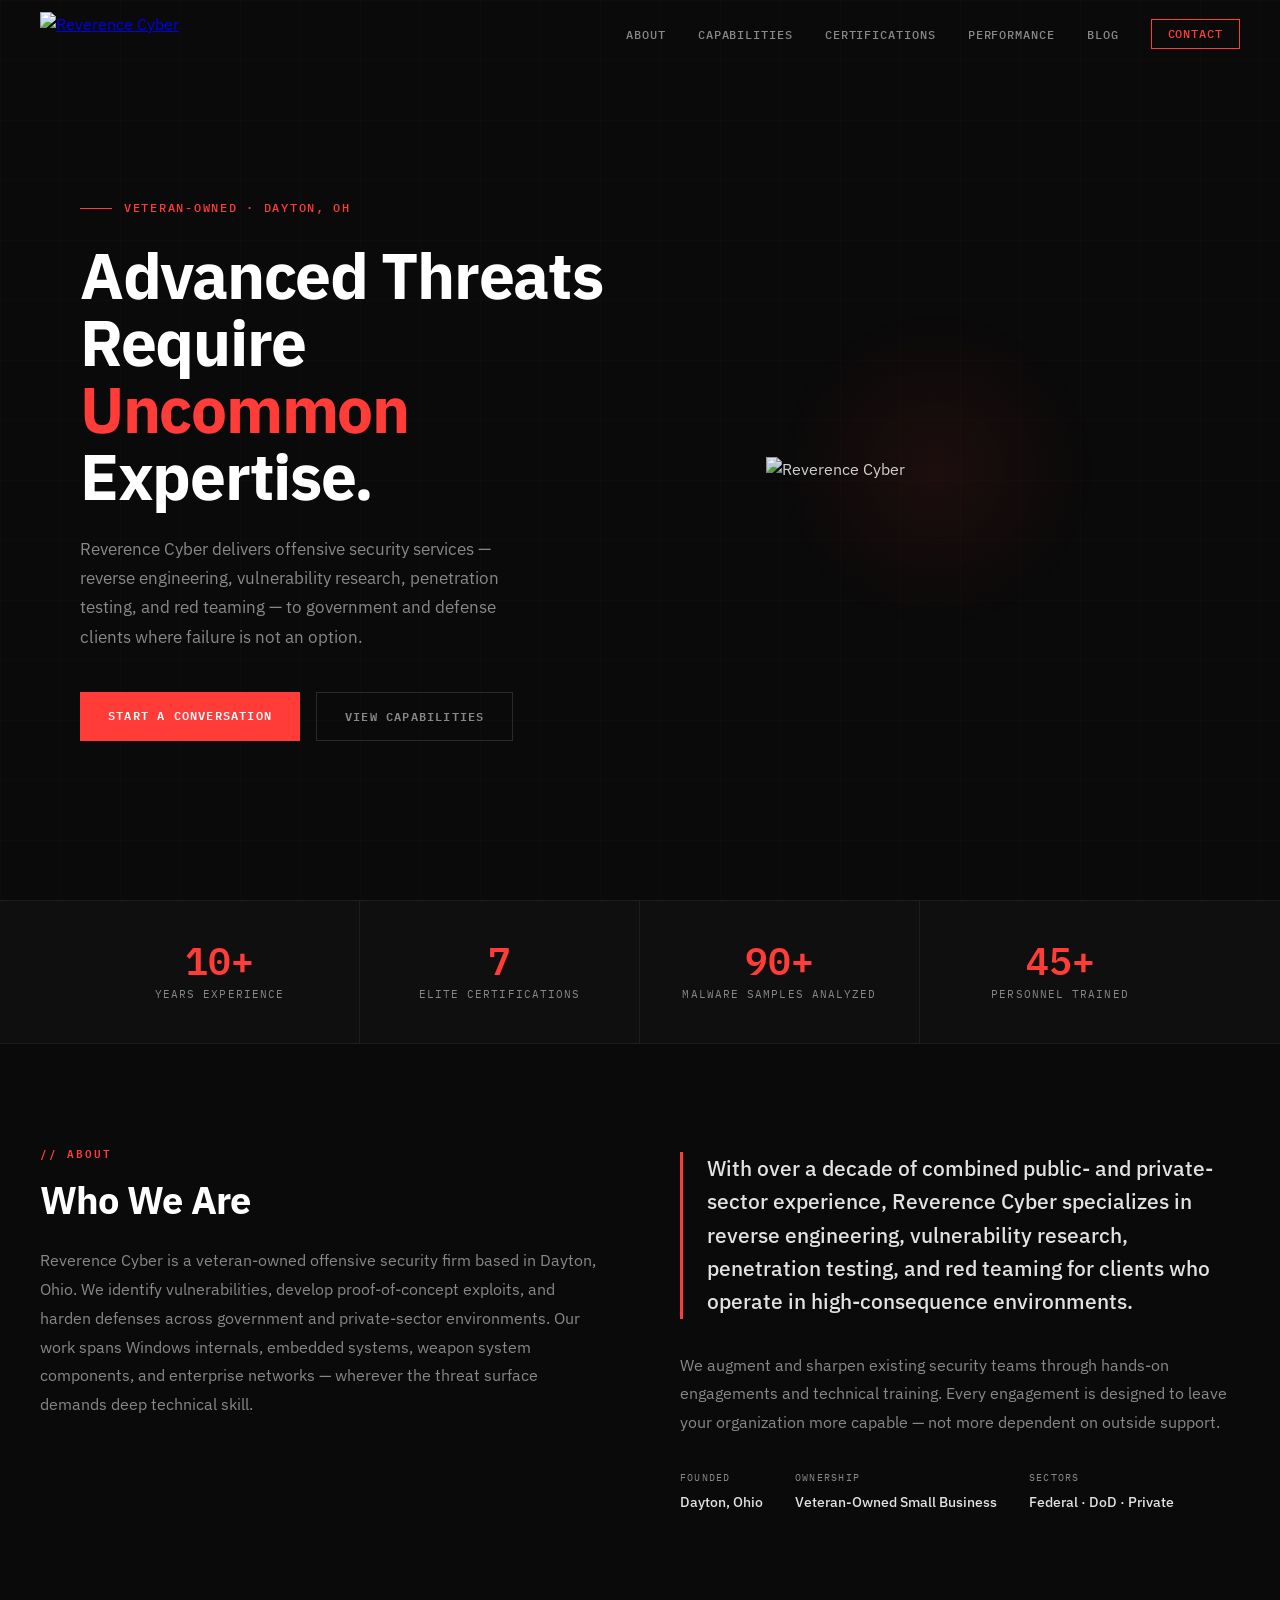
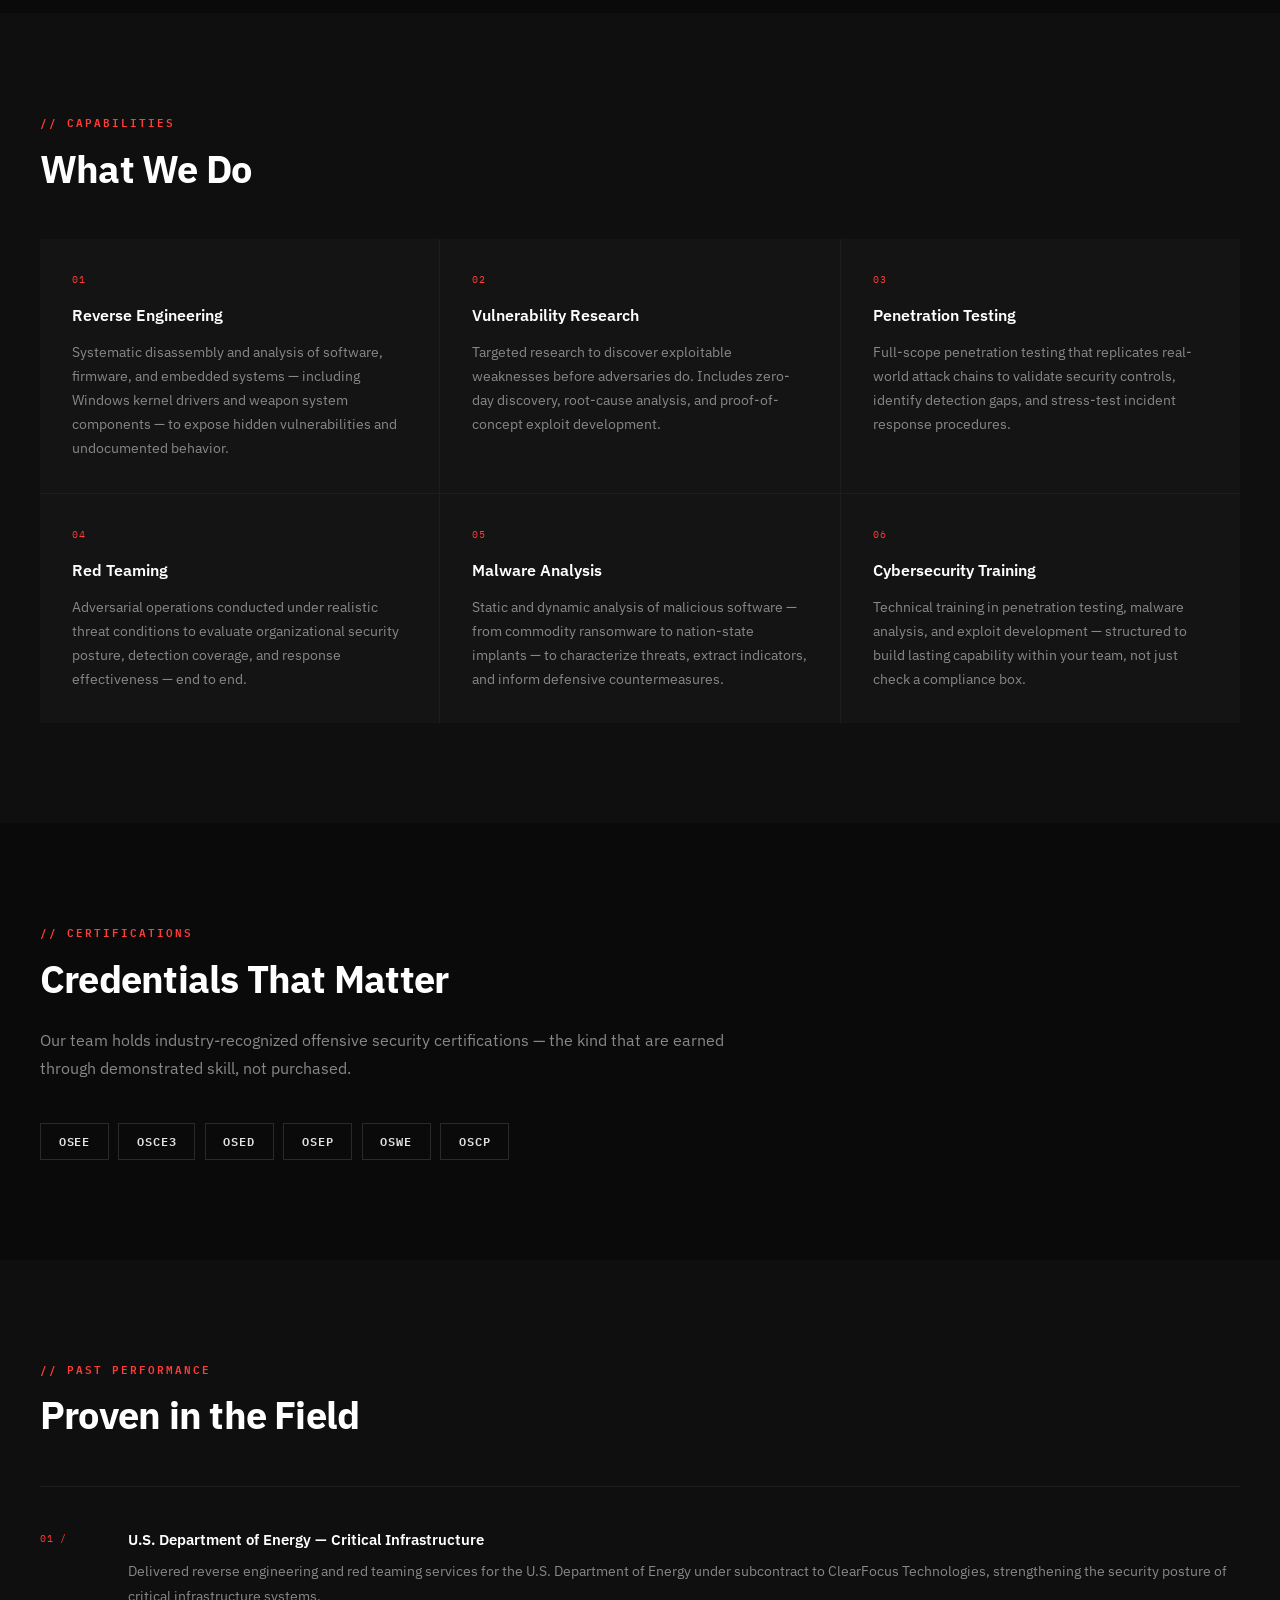
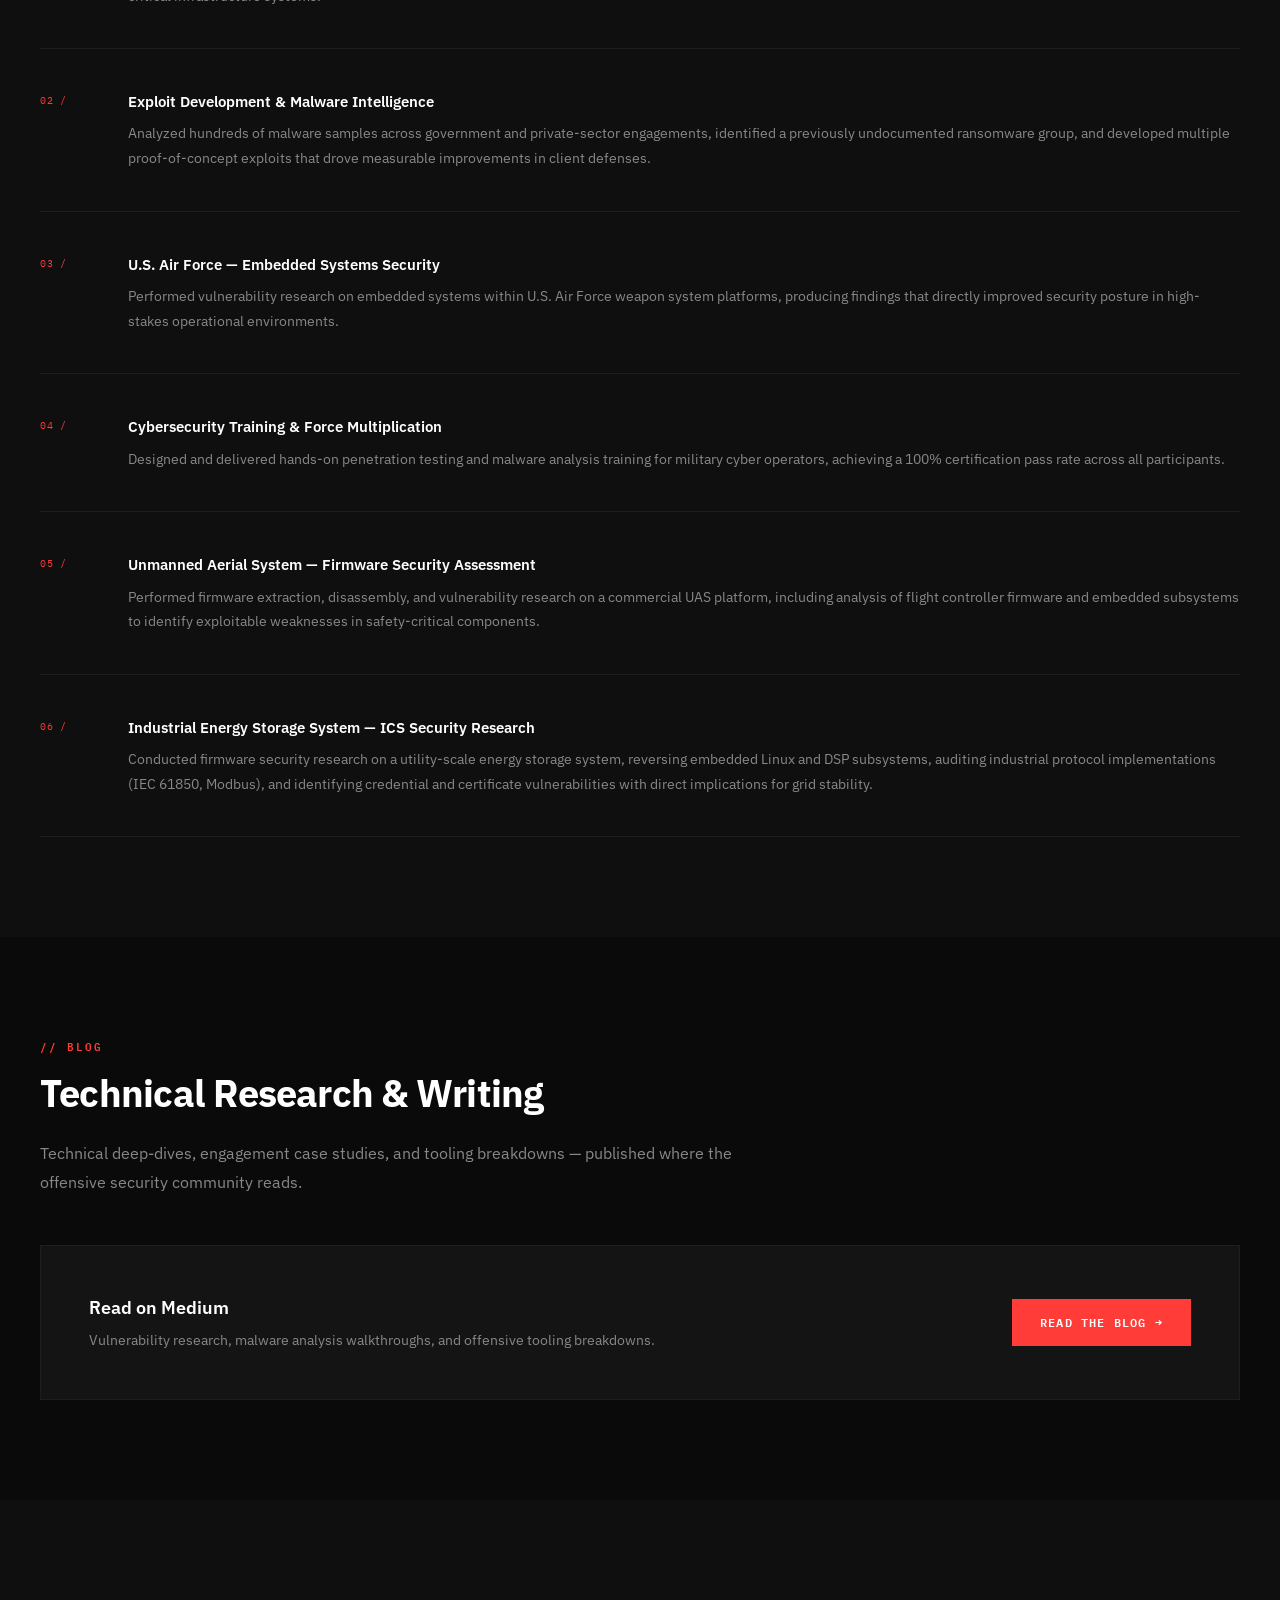
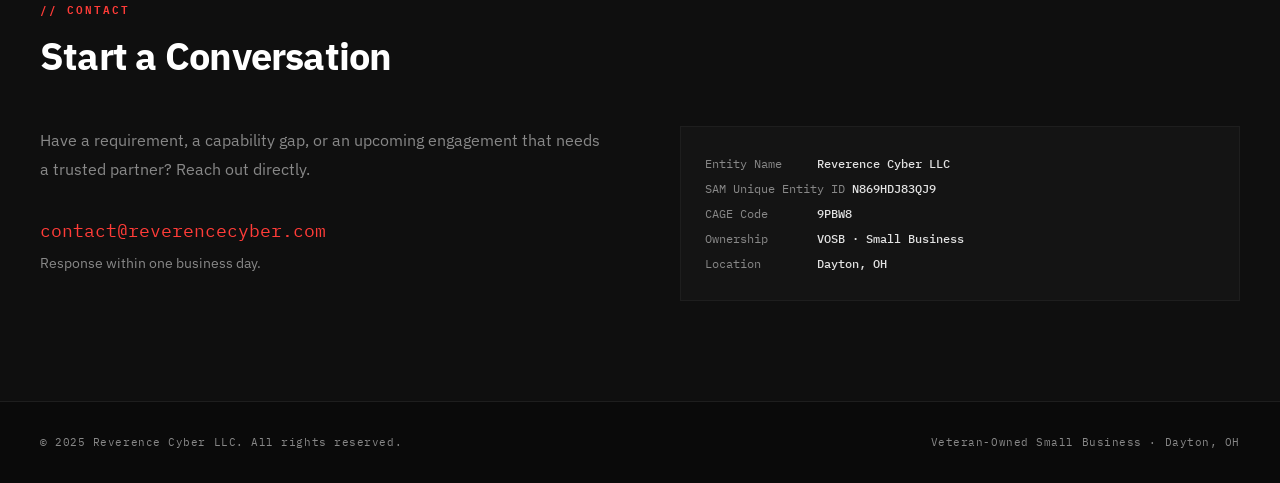
==== index.html @ ba3449b5 "Redesign website with modern layout and updated copy - Full visual redesign: IBM Plex fonts, dark th" ====
<!DOCTYPE html>
<html lang="en">
<head>
  <meta charset="UTF-8" />
  <meta name="viewport" content="width=device-width, initial-scale=1.0" />
  <title>Reverence Cyber — Elite Cybersecurity</title>
  <link rel="icon" type="image/png" href="wolf_logo_head_nobg.png" />
  <link href="https://fonts.googleapis.com/css2?family=IBM+Plex+Mono:wght@400;500;600&family=IBM+Plex+Sans:wght@300;400;500;600;700&display=swap" rel="stylesheet">

  <style>
    /* ─── Reset & Tokens ─────────────────────────────────── */
    *, *::before, *::after { box-sizing: border-box; margin: 0; padding: 0; }

    :root {
      --bg:        #0a0a0a;
      --bg-alt:    #0f0f0f;
      --bg-card:   #141414;
      --border:    #1e1e1e;
      --border-hi: #2a2a2a;
      --text:      #e2e2e2;
      --text-muted:#888;
      --accent:    #ff3c38;
      --accent-dim:#cc2e2b;
      --mono:      'IBM Plex Mono', monospace;
      --sans:      'IBM Plex Sans', sans-serif;
    }

    html { scroll-behavior: smooth; }

    body {
      background: var(--bg);
      color: var(--text);
      font-family: var(--sans);
      font-size: 16px;
      line-height: 1.6;
      overflow-x: hidden;
    }

    /* ─── Grid overlay texture ───────────────────────────── */
    body::before {
      content: '';
      position: fixed;
      inset: 0;
      pointer-events: none;
      z-index: 0;
      background-image:
        linear-gradient(rgba(255,60,56,0.03) 1px, transparent 1px),
        linear-gradient(90deg, rgba(255,60,56,0.03) 1px, transparent 1px);
      background-size: 60px 60px;
    }

    /* ─── Navigation ─────────────────────────────────────── */
    nav {
      position: fixed;
      top: 0; left: 0; right: 0;
      z-index: 100;
      padding: 0 2.5rem;
      height: 68px;
      display: flex;
      align-items: center;
      justify-content: space-between;
      transition: background 0.3s, border-color 0.3s, backdrop-filter 0.3s;
      border-bottom: 1px solid transparent;
    }

    nav.scrolled {
      background: rgba(10, 10, 10, 0.85);
      backdrop-filter: blur(16px);
      -webkit-backdrop-filter: blur(16px);
      border-bottom-color: var(--border);
    }

    .nav-logo img { height: 44px; display: block; }

    .nav-links {
      display: flex;
      gap: 2rem;
      list-style: none;
    }

    .nav-links a {
      font-family: var(--mono);
      font-size: 0.72rem;
      font-weight: 500;
      color: var(--text-muted);
      text-decoration: none;
      letter-spacing: 0.08em;
      text-transform: uppercase;
      transition: color 0.2s;
    }

    .nav-links a:hover { color: var(--text); }

    .nav-cta {
      font-family: var(--mono);
      font-size: 0.72rem;
      font-weight: 600;
      color: var(--accent) !important;
      border: 1px solid var(--accent);
      padding: 0.4rem 1rem;
      letter-spacing: 0.08em;
      text-transform: uppercase;
      text-decoration: none;
      transition: background 0.2s, color 0.2s !important;
    }

    .nav-cta:hover {
      background: var(--accent) !important;
      color: #fff !important;
    }

    /* Hamburger */
    .nav-toggle {
      display: none;
      flex-direction: column;
      gap: 5px;
      cursor: pointer;
      padding: 4px;
    }
    .nav-toggle span {
      display: block;
      width: 22px;
      height: 1.5px;
      background: var(--text);
      transition: transform 0.3s, opacity 0.3s;
    }
    .nav-toggle.open span:nth-child(1) { transform: translateY(6.5px) rotate(45deg); }
    .nav-toggle.open span:nth-child(2) { opacity: 0; }
    .nav-toggle.open span:nth-child(3) { transform: translateY(-6.5px) rotate(-45deg); }

    /* ─── Hero ───────────────────────────────────────────── */
    .hero {
      position: relative;
      z-index: 1;
      min-height: 100vh;
      display: grid;
      grid-template-columns: 1fr 1fr;
      align-items: center;
      max-width: 1200px;
      margin: 0 auto;
      padding: 120px 2.5rem 80px;
      gap: 4rem;
    }

    .hero-copy { max-width: 580px; }

    .hero-eyebrow {
      font-family: var(--mono);
      font-size: 0.72rem;
      font-weight: 500;
      color: var(--accent);
      letter-spacing: 0.15em;
      text-transform: uppercase;
      margin-bottom: 1.5rem;
      display: flex;
      align-items: center;
      gap: 0.75rem;
    }

    .hero-eyebrow::before {
      content: '';
      display: block;
      width: 32px;
      height: 1px;
      background: var(--accent);
    }

    .hero h1 {
      font-family: var(--sans);
      font-size: clamp(2.8rem, 5vw, 4.2rem);
      font-weight: 700;
      line-height: 1.05;
      letter-spacing: -0.02em;
      color: #fff;
      margin-bottom: 1.5rem;
    }

    .hero h1 em {
      font-style: normal;
      color: var(--accent);
    }

    .hero-sub {
      font-size: 1.05rem;
      color: var(--text-muted);
      line-height: 1.75;
      margin-bottom: 2.5rem;
      max-width: 460px;
    }

    .hero-actions {
      display: flex;
      gap: 1rem;
      flex-wrap: wrap;
    }

    .btn-primary {
      font-family: var(--mono);
      font-size: 0.75rem;
      font-weight: 600;
      letter-spacing: 0.1em;
      text-transform: uppercase;
      background: var(--accent);
      color: #fff;
      text-decoration: none;
      padding: 0.85rem 1.75rem;
      transition: background 0.2s, transform 0.15s;
      display: inline-block;
    }

    .btn-primary:hover {
      background: var(--accent-dim);
      transform: translateY(-1px);
    }

    .btn-ghost {
      font-family: var(--mono);
      font-size: 0.75rem;
      font-weight: 600;
      letter-spacing: 0.1em;
      text-transform: uppercase;
      background: transparent;
      color: var(--text-muted);
      text-decoration: none;
      padding: 0.85rem 1.75rem;
      border: 1px solid var(--border-hi);
      transition: border-color 0.2s, color 0.2s, transform 0.15s;
      display: inline-block;
    }

    .btn-ghost:hover {
      border-color: var(--text-muted);
      color: var(--text);
      transform: translateY(-1px);
    }

    .hero-visual {
      display: flex;
      align-items: center;
      justify-content: center;
      position: relative;
    }

    .hero-visual::before {
      content: '';
      position: absolute;
      width: 320px;
      height: 320px;
      border-radius: 50%;
      background: radial-gradient(circle, rgba(255,60,56,0.08) 0%, transparent 70%);
      pointer-events: none;
    }

    .hero-visual img {
      width: 100%;
      max-width: 340px;
      opacity: 0.92;
      filter: drop-shadow(0 0 60px rgba(255,60,56,0.15));
      animation: float 6s ease-in-out infinite;
    }

    @keyframes float {
      0%, 100% { transform: translateY(0); }
      50%       { transform: translateY(-12px); }
    }

    /* ─── Stats Bar ──────────────────────────────────────── */
    .stats-bar {
      position: relative;
      z-index: 1;
      border-top: 1px solid var(--border);
      border-bottom: 1px solid var(--border);
      background: var(--bg-alt);
    }

    .stats-inner {
      max-width: 1200px;
      margin: 0 auto;
      padding: 0 2.5rem;
      display: grid;
      grid-template-columns: repeat(4, 1fr);
    }

    .stat-item {
      padding: 2.5rem 0;
      text-align: center;
      border-right: 1px solid var(--border);
    }

    .stat-item:last-child { border-right: none; }

    .stat-number {
      font-family: var(--mono);
      font-size: 2.4rem;
      font-weight: 600;
      color: var(--accent);
      line-height: 1;
      margin-bottom: 0.4rem;
    }

    .stat-label {
      font-family: var(--mono);
      font-size: 0.68rem;
      color: var(--text-muted);
      letter-spacing: 0.1em;
      text-transform: uppercase;
    }

    /* ─── Sections ───────────────────────────────────────── */
    .section {
      position: relative;
      z-index: 1;
      padding: 100px 2.5rem;
    }

    .section-inner {
      max-width: 1200px;
      margin: 0 auto;
    }

    .section-alt { background: var(--bg-alt); }

    .section-label {
      font-family: var(--mono);
      font-size: 0.7rem;
      font-weight: 600;
      color: var(--accent);
      letter-spacing: 0.18em;
      text-transform: uppercase;
      margin-bottom: 1rem;
    }

    .section-title {
      font-size: clamp(1.8rem, 3vw, 2.6rem);
      font-weight: 700;
      letter-spacing: -0.02em;
      color: #fff;
      line-height: 1.15;
      margin-bottom: 1.5rem;
    }

    .section-body {
      font-size: 1rem;
      color: var(--text-muted);
      line-height: 1.8;
      max-width: 700px;
    }

    .section-body + .section-body { margin-top: 1.25rem; }

    /* ─── About layout ───────────────────────────────────── */
    .about-grid {
      display: grid;
      grid-template-columns: 1fr 1fr;
      gap: 5rem;
      align-items: start;
    }

    .about-right {
      padding-top: 0.5rem;
    }

    .about-tagline {
      font-size: 1.3rem;
      font-weight: 500;
      color: var(--text);
      line-height: 1.6;
      border-left: 3px solid var(--accent);
      padding-left: 1.5rem;
      margin-bottom: 2rem;
    }

    .about-meta {
      display: flex;
      gap: 2rem;
      flex-wrap: wrap;
      margin-top: 2rem;
    }

    .meta-item {
      display: flex;
      flex-direction: column;
      gap: 0.25rem;
    }

    .meta-key {
      font-family: var(--mono);
      font-size: 0.65rem;
      color: var(--text-muted);
      letter-spacing: 0.12em;
      text-transform: uppercase;
    }

    .meta-val {
      font-size: 0.9rem;
      color: var(--text);
      font-weight: 500;
    }

    /* ─── Capabilities ───────────────────────────────────── */
    .cap-grid {
      display: grid;
      grid-template-columns: repeat(3, 1fr);
      gap: 1px;
      background: var(--border);
      margin-top: 3rem;
    }

    .cap-card {
      background: var(--bg-card);
      padding: 2rem;
      position: relative;
      overflow: hidden;
      transition: background 0.25s;
      cursor: default;
    }

    .cap-card::after {
      content: '';
      position: absolute;
      bottom: 0; left: 0;
      width: 0;
      height: 2px;
      background: var(--accent);
      transition: width 0.35s ease;
    }

    .cap-card:hover { background: #1a1a1a; }
    .cap-card:hover::after { width: 100%; }

    .cap-num {
      font-family: var(--mono);
      font-size: 0.65rem;
      color: var(--accent);
      letter-spacing: 0.1em;
      margin-bottom: 1rem;
    }

    .cap-title {
      font-size: 1rem;
      font-weight: 600;
      color: #fff;
      margin-bottom: 0.75rem;
    }

    .cap-desc {
      font-size: 0.88rem;
      color: var(--text-muted);
      line-height: 1.7;
    }

    /* ─── Certifications ─────────────────────────────────── */
    .cert-badges {
      display: flex;
      flex-wrap: wrap;
      gap: 0.6rem;
      margin-top: 2.5rem;
    }

    .cert-badge {
      font-family: var(--mono);
      font-size: 0.72rem;
      font-weight: 600;
      letter-spacing: 0.08em;
      color: var(--text);
      background: transparent;
      border: 1px solid var(--border-hi);
      padding: 0.5rem 1.1rem;
      transition: border-color 0.2s, color 0.2s, background 0.2s;
    }

    .cert-badge:hover {
      border-color: var(--accent);
      color: var(--accent);
      background: rgba(255,60,56,0.05);
    }

    /* ─── Past Performance ───────────────────────────────── */
    .perf-list {
      margin-top: 3rem;
      display: flex;
      flex-direction: column;
      gap: 0;
    }

    .perf-item {
      display: grid;
      grid-template-columns: 56px 1fr;
      gap: 2rem;
      padding: 2.5rem 0;
      border-bottom: 1px solid var(--border);
      align-items: start;
    }

    .perf-item:first-child { border-top: 1px solid var(--border); }

    .perf-index {
      font-family: var(--mono);
      font-size: 0.65rem;
      color: var(--accent);
      padding-top: 0.2rem;
      letter-spacing: 0.08em;
    }

    .perf-title {
      font-size: 0.95rem;
      font-weight: 600;
      color: #fff;
      margin-bottom: 0.5rem;
    }

    .perf-body {
      font-size: 0.88rem;
      color: var(--text-muted);
      line-height: 1.75;
    }

    /* ─── Blog ───────────────────────────────────────────── */
    .blog-cta-block {
      margin-top: 3rem;
      padding: 3rem;
      border: 1px solid var(--border);
      background: var(--bg-card);
      display: flex;
      align-items: center;
      justify-content: space-between;
      gap: 2rem;
    }

    .blog-cta-text h3 {
      font-size: 1.1rem;
      font-weight: 600;
      color: #fff;
      margin-bottom: 0.4rem;
    }

    .blog-cta-text p {
      font-size: 0.88rem;
      color: var(--text-muted);
    }

    /* ─── Contact ────────────────────────────────────────── */
    .contact-grid {
      display: grid;
      grid-template-columns: 1fr 1fr;
      gap: 5rem;
      margin-top: 3rem;
      align-items: start;
    }

    .contact-email {
      font-family: var(--mono);
      font-size: 1.15rem;
      color: var(--accent);
      text-decoration: none;
      display: block;
      margin-bottom: 0.5rem;
      transition: color 0.2s;
    }

    .contact-email:hover { color: #fff; }

    .entity-block {
      font-family: var(--mono);
      font-size: 0.78rem;
      color: var(--text-muted);
      background: var(--bg-card);
      border: 1px solid var(--border);
      padding: 1.5rem;
      line-height: 2;
    }

    .entity-block .key {
      color: var(--text-muted);
    }

    .entity-block .val {
      color: var(--text);
      font-weight: 500;
    }

    /* ─── Footer ─────────────────────────────────────────── */
    footer {
      position: relative;
      z-index: 1;
      border-top: 1px solid var(--border);
      padding: 2rem 2.5rem;
    }

    .footer-inner {
      max-width: 1200px;
      margin: 0 auto;
      display: flex;
      align-items: center;
      justify-content: space-between;
    }

    .footer-copy {
      font-family: var(--mono);
      font-size: 0.68rem;
      color: var(--text-muted);
      letter-spacing: 0.05em;
    }

    .footer-vet {
      font-family: var(--mono);
      font-size: 0.68rem;
      color: var(--text-muted);
      letter-spacing: 0.05em;
    }

    /* ─── Scroll reveal ──────────────────────────────────── */
    .reveal {
      opacity: 0;
      transform: translateY(24px);
      transition: opacity 0.6s ease, transform 0.6s ease;
    }
    .reveal.visible {
      opacity: 1;
      transform: none;
    }

    /* stagger children */
    .reveal-group > * {
      opacity: 0;
      transform: translateY(20px);
      transition: opacity 0.5s ease, transform 0.5s ease;
    }
    .reveal-group.visible > *:nth-child(1) { transition-delay: 0.05s; opacity:1; transform:none; }
    .reveal-group.visible > *:nth-child(2) { transition-delay: 0.12s; opacity:1; transform:none; }
    .reveal-group.visible > *:nth-child(3) { transition-delay: 0.19s; opacity:1; transform:none; }
    .reveal-group.visible > *:nth-child(4) { transition-delay: 0.26s; opacity:1; transform:none; }
    .reveal-group.visible > *:nth-child(5) { transition-delay: 0.33s; opacity:1; transform:none; }
    .reveal-group.visible > *:nth-child(6) { transition-delay: 0.40s; opacity:1; transform:none; }

    /* ─── Responsive ─────────────────────────────────────── */
    @media (max-width: 900px) {
      .hero {
        grid-template-columns: 1fr;
        padding-top: 100px;
        text-align: left;
      }
      .hero-visual { order: -1; justify-content: flex-start; }
      .hero-visual img { max-width: 180px; }
      .hero-visual::before { display: none; }

      .stats-inner { grid-template-columns: repeat(2, 1fr); }
      .stat-item:nth-child(2) { border-right: none; }

      .about-grid { grid-template-columns: 1fr; gap: 2.5rem; }
      .cap-grid { grid-template-columns: repeat(2, 1fr); }
      .contact-grid { grid-template-columns: 1fr; gap: 2.5rem; }
      .blog-cta-block { flex-direction: column; align-items: flex-start; }
    }

    @media (max-width: 640px) {
      nav { padding: 0 1.25rem; }
      .nav-links { display: none; flex-direction: column; gap: 0; position: fixed; top: 68px; left: 0; right: 0; background: rgba(10,10,10,0.97); border-bottom: 1px solid var(--border); padding: 1rem 0; }
      .nav-links.open { display: flex; }
      .nav-links li { border-bottom: 1px solid var(--border); }
      .nav-links a { display: block; padding: 1rem 1.5rem; font-size: 0.8rem; }
      .nav-cta { margin: 0.5rem 1.5rem; display: block; text-align: center; }
      .nav-toggle { display: flex; }

      .section { padding: 70px 1.25rem; }
      .hero { padding: 90px 1.25rem 60px; }
      .stats-inner { padding: 0 1.25rem; }
      .cap-grid { grid-template-columns: 1fr; }
      .stats-inner { grid-template-columns: repeat(2, 1fr); }

      footer { padding: 1.5rem 1.25rem; }
      .footer-inner { flex-direction: column; gap: 0.5rem; text-align: center; }
    }
  </style>
</head>
<body>

<!-- ─── Navigation ──────────────────────────────────────── -->
<nav id="nav">
  <div class="nav-logo">
    <a href="#home"><img src="wolf_logo_modern_nobg.png" alt="Reverence Cyber"></a>
  </div>
  <div class="nav-toggle" id="navToggle" aria-label="Toggle menu">
    <span></span><span></span><span></span>
  </div>
  <ul class="nav-links" id="navLinks">
    <li><a href="#about">About</a></li>
    <li><a href="#capabilities">Capabilities</a></li>
    <li><a href="#certifications">Certifications</a></li>
    <li><a href="#performance">Performance</a></li>
    <li><a href="#blog">Blog</a></li>
    <li><a href="#contact" class="nav-cta">Contact</a></li>
  </ul>
</nav>

<!-- ─── Hero ────────────────────────────────────────────── -->
<section class="hero" id="home">
  <div class="hero-copy">
    <div class="hero-eyebrow">Veteran-Owned &middot; Dayton, OH</div>
    <h1>Advanced Threats<br>Require <em>Uncommon</em><br>Expertise.</h1>
    <p class="hero-sub">Reverence Cyber delivers offensive security services — reverse engineering, vulnerability research, penetration testing, and red teaming — to government and defense clients where failure is not an option.</p>
    <div class="hero-actions">
      <a href="#contact" class="btn-primary">Start a Conversation</a>
      <a href="#capabilities" class="btn-ghost">View Capabilities</a>
    </div>
  </div>
  <div class="hero-visual">
    <img src="wolf_logo_modern_nobg.png" alt="Reverence Cyber">
  </div>
</section>

<!-- ─── Stats Bar ────────────────────────────────────────── -->
<div class="stats-bar">
  <div class="stats-inner reveal-group">
    <div class="stat-item">
      <div class="stat-number" data-target="10">0</div>
      <div class="stat-label">Years Experience</div>
    </div>
    <div class="stat-item">
      <div class="stat-number" data-target="7">0</div>
      <div class="stat-label">Elite Certifications</div>
    </div>
    <div class="stat-item">
      <div class="stat-number" data-target="100">0</div>
      <div class="stat-label">Malware Samples Analyzed</div>
    </div>
    <div class="stat-item">
      <div class="stat-number" data-target="50">0</div>
      <div class="stat-label">Personnel Trained</div>
    </div>
  </div>
</div>

<!-- ─── About ────────────────────────────────────────────── -->
<section class="section" id="about">
  <div class="section-inner about-grid">
    <div class="about-left reveal">
      <div class="section-label">// About</div>
      <h2 class="section-title">Who We Are</h2>
      <p class="section-body">Reverence Cyber is a veteran-owned offensive security firm based in Dayton, Ohio. We identify vulnerabilities, develop proof-of-concept exploits, and harden defenses across government and private-sector environments. Our work spans Windows internals, embedded systems, weapon system components, and enterprise networks — wherever the threat surface demands deep technical skill.</p>
    </div>
    <div class="about-right reveal">
      <p class="about-tagline">With over a decade of combined public- and private-sector experience, Reverence Cyber specializes in reverse engineering, vulnerability research, penetration testing, and red teaming for clients who operate in high-consequence environments.</p>
      <p class="section-body">We augment and sharpen existing security teams through hands-on engagements and technical training. Every engagement is designed to leave your organization more capable — not more dependent on outside support.</p>
      <div class="about-meta">
        <div class="meta-item">
          <span class="meta-key">Founded</span>
          <span class="meta-val">Dayton, Ohio</span>
        </div>
        <div class="meta-item">
          <span class="meta-key">Ownership</span>
          <span class="meta-val">Veteran-Owned Small Business</span>
        </div>
        <div class="meta-item">
          <span class="meta-key">Sectors</span>
          <span class="meta-val">Federal · DoD · Private</span>
        </div>
      </div>
    </div>
  </div>
</section>

<!-- ─── Capabilities ─────────────────────────────────────── -->
<section class="section section-alt" id="capabilities">
  <div class="section-inner">
    <div class="reveal">
      <div class="section-label">// Capabilities</div>
      <h2 class="section-title">What We Do</h2>
    </div>
    <div class="cap-grid reveal-group">
      <div class="cap-card">
        <div class="cap-num">01</div>
        <div class="cap-title">Reverse Engineering</div>
        <p class="cap-desc">Systematic disassembly and analysis of software, firmware, and embedded systems — including Windows kernel drivers and weapon system components — to expose hidden vulnerabilities and undocumented behavior.</p>
      </div>
      <div class="cap-card">
        <div class="cap-num">02</div>
        <div class="cap-title">Vulnerability Research</div>
        <p class="cap-desc">Targeted research to discover exploitable weaknesses before adversaries do. Includes zero-day discovery, root-cause analysis, and proof-of-concept exploit development.</p>
      </div>
      <div class="cap-card">
        <div class="cap-num">03</div>
        <div class="cap-title">Penetration Testing</div>
        <p class="cap-desc">Full-scope penetration testing that replicates real-world attack chains to validate security controls, identify detection gaps, and stress-test incident response procedures.</p>
      </div>
      <div class="cap-card">
        <div class="cap-num">04</div>
        <div class="cap-title">Red Teaming</div>
        <p class="cap-desc">Adversarial operations conducted under realistic threat conditions to evaluate organizational security posture, detection coverage, and response effectiveness — end to end.</p>
      </div>
      <div class="cap-card">
        <div class="cap-num">05</div>
        <div class="cap-title">Malware Analysis</div>
        <p class="cap-desc">Static and dynamic analysis of malicious software — from commodity ransomware to nation-state implants — to characterize threats, extract indicators, and inform defensive countermeasures.</p>
      </div>
      <div class="cap-card">
        <div class="cap-num">06</div>
        <div class="cap-title">Cybersecurity Training</div>
        <p class="cap-desc">Technical training in penetration testing, malware analysis, and exploit development — structured to build lasting capability within your team, not just check a compliance box.</p>
      </div>
    </div>
  </div>
</section>

<!-- ─── Certifications ────────────────────────────────────── -->
<section class="section" id="certifications">
  <div class="section-inner">
    <div class="reveal">
      <div class="section-label">// Certifications</div>
      <h2 class="section-title">Credentials That Matter</h2>
      <p class="section-body">Our team holds industry-recognized offensive security certifications — the kind that are earned through demonstrated skill, not purchased.</p>
    </div>
    <div class="cert-badges reveal-group">
      <div class="cert-badge">OSEE</div>
      <div class="cert-badge">OSCE3</div>
      <div class="cert-badge">OSED</div>
      <div class="cert-badge">OSEP</div>
      <div class="cert-badge">OSWE</div>
      <div class="cert-badge">OSCP</div>
      <div class="cert-badge">GREM</div>
    </div>
  </div>
</section>

<!-- ─── Past Performance ──────────────────────────────────── -->
<section class="section section-alt" id="performance">
  <div class="section-inner">
    <div class="reveal">
      <div class="section-label">// Past Performance</div>
      <h2 class="section-title">Proven in the Field</h2>
    </div>
    <div class="perf-list">
      <div class="perf-item reveal">
        <div class="perf-index">01 /</div>
        <div>
          <div class="perf-title">U.S. Department of Energy — Critical Infrastructure</div>
          <p class="perf-body">Delivered reverse engineering and red teaming services for the U.S. Department of Energy under subcontract to ClearFocus Technologies, strengthening the security posture of critical infrastructure systems.</p>
        </div>
      </div>
      <div class="perf-item reveal">
        <div class="perf-index">02 /</div>
        <div>
          <div class="perf-title">Exploit Development &amp; Malware Intelligence</div>
          <p class="perf-body">Analyzed hundreds of malware samples across government and private-sector engagements, identified a previously undocumented ransomware group, and developed multiple proof-of-concept exploits that drove measurable improvements in client defenses.</p>
        </div>
      </div>
      <div class="perf-item reveal">
        <div class="perf-index">03 /</div>
        <div>
          <div class="perf-title">U.S. Air Force — Embedded Systems Security</div>
          <p class="perf-body">Performed vulnerability research on embedded systems within U.S. Air Force weapon system platforms, producing findings that directly improved security posture in high-stakes operational environments.</p>
        </div>
      </div>
      <div class="perf-item reveal">
        <div class="perf-index">04 /</div>
        <div>
          <div class="perf-title">Cybersecurity Training &amp; Force Multiplication</div>
          <p class="perf-body">Designed and delivered hands-on penetration testing and malware analysis training for military cyber operators, achieving a 100% certification pass rate across all participants.</p>
        </div>
      </div>
      <div class="perf-item reveal">
        <div class="perf-index">05 /</div>
        <div>
          <div class="perf-title">Unmanned Aerial System — Firmware Security Assessment</div>
          <p class="perf-body">Performed firmware extraction, disassembly, and vulnerability research on a commercial UAS platform, including analysis of flight controller firmware and embedded subsystems to identify exploitable weaknesses in safety-critical components.</p>
        </div>
      </div>
      <div class="perf-item reveal">
        <div class="perf-index">06 /</div>
        <div>
          <div class="perf-title">Industrial Energy Storage System — ICS Security Research</div>
          <p class="perf-body">Conducted firmware security research on a utility-scale energy storage system, reversing embedded Linux and DSP subsystems, auditing industrial protocol implementations (IEC 61850, Modbus), and identifying credential and certificate vulnerabilities with direct implications for grid stability.</p>
        </div>
      </div>
    </div>
  </div>
</section>

<!-- ─── Blog ─────────────────────────────────────────────── -->
<section class="section" id="blog">
  <div class="section-inner">
    <div class="reveal">
      <div class="section-label">// Blog</div>
      <h2 class="section-title">Technical Research &amp; Writing</h2>
      <p class="section-body">Technical deep-dives, engagement case studies, and tooling breakdowns — published where the offensive security community reads.</p>
    </div>
    <div class="blog-cta-block reveal">
      <div class="blog-cta-text">
        <h3>Read on Medium</h3>
        <p>Vulnerability research, malware analysis walkthroughs, and offensive tooling breakdowns.</p>
      </div>
      <a href="https://medium.com/reverence-cyber" target="_blank" rel="noopener" class="btn-primary">Read the Blog &rarr;</a>
    </div>
  </div>
</section>

<!-- ─── Contact ───────────────────────────────────────────── -->
<section class="section section-alt" id="contact">
  <div class="section-inner">
    <div class="reveal">
      <div class="section-label">// Contact</div>
      <h2 class="section-title">Start a Conversation</h2>
    </div>
    <div class="contact-grid reveal">
      <div>
        <p class="section-body" style="margin-bottom:2rem;">Have a requirement, a capability gap, or an upcoming engagement that needs a trusted partner? Reach out directly.</p>
        <a href="mailto:contact@reverencecyber.com" class="contact-email">contact@reverencecyber.com</a>
        <p style="font-size:0.85rem; color:var(--text-muted);">Response within one business day.</p>
      </div>
      <div>
        <div class="entity-block">
          <div><span class="key">Entity Name&nbsp;&nbsp;&nbsp;&nbsp;&nbsp;</span><span class="val">Reverence Cyber LLC</span></div>
          <div><span class="key">SAM Unique Entity ID</span><span class="val">&nbsp;N869HDJ83QJ9</span></div>
          <div><span class="key">CAGE Code&nbsp;&nbsp;&nbsp;&nbsp;&nbsp;&nbsp;&nbsp;</span><span class="val">9PBW8</span></div>
          <div><span class="key">Ownership&nbsp;&nbsp;&nbsp;&nbsp;&nbsp;&nbsp;&nbsp;</span><span class="val">VOSB · Small Business</span></div>
          <div><span class="key">Location&nbsp;&nbsp;&nbsp;&nbsp;&nbsp;&nbsp;&nbsp;&nbsp;</span><span class="val">Dayton, OH</span></div>
        </div>
      </div>
    </div>
  </div>
</section>

<!-- ─── Footer ────────────────────────────────────────────── -->
<footer>
  <div class="footer-inner">
    <span class="footer-copy">&copy; 2025 Reverence Cyber LLC. All rights reserved.</span>
    <span class="footer-vet">Veteran-Owned Small Business &middot; Dayton, OH</span>
  </div>
</footer>

<script>
  // ── Nav scroll glass
  const nav = document.getElementById('nav');
  window.addEventListener('scroll', () => {
    nav.classList.toggle('scrolled', window.scrollY > 20);
  }, { passive: true });

  // ── Mobile hamburger
  const toggle = document.getElementById('navToggle');
  const links  = document.getElementById('navLinks');
  toggle.addEventListener('click', () => {
    toggle.classList.toggle('open');
    links.classList.toggle('open');
  });
  links.querySelectorAll('a').forEach(a => {
    a.addEventListener('click', () => {
      toggle.classList.remove('open');
      links.classList.remove('open');
    });
  });

  // ── Smooth scroll
  document.querySelectorAll('a[href^="#"]').forEach(a => {
    a.addEventListener('click', e => {
      const target = document.querySelector(a.getAttribute('href'));
      if (target) {
        e.preventDefault();
        target.scrollIntoView({ behavior: 'smooth' });
      }
    });
  });

  // ── Scroll reveal
  const observer = new IntersectionObserver((entries) => {
    entries.forEach(entry => {
      if (entry.isIntersecting) {
        entry.target.classList.add('visible');
        observer.unobserve(entry.target);
      }
    });
  }, { threshold: 0.1 });

  document.querySelectorAll('.reveal, .reveal-group').forEach(el => observer.observe(el));

  // ── Stat counters
  const counters = document.querySelectorAll('.stat-number[data-target]');
  const countObserver = new IntersectionObserver((entries) => {
    entries.forEach(entry => {
      if (!entry.isIntersecting) return;
      const el = entry.target;
      const target = parseInt(el.dataset.target);
      const suffix = target >= 100 ? '+' : (target >= 10 && el.closest('.stat-item') ? '+' : '');
      const duration = 1200;
      const step = Math.ceil(target / (duration / 16));
      let current = 0;
      const tick = () => {
        current = Math.min(current + step, target);
        el.textContent = current + suffix;
        if (current < target) requestAnimationFrame(tick);
      };
      requestAnimationFrame(tick);
      countObserver.unobserve(el);
    });
  }, { threshold: 0.5 });

  counters.forEach(el => countObserver.observe(el));
</script>

</body>
</html>
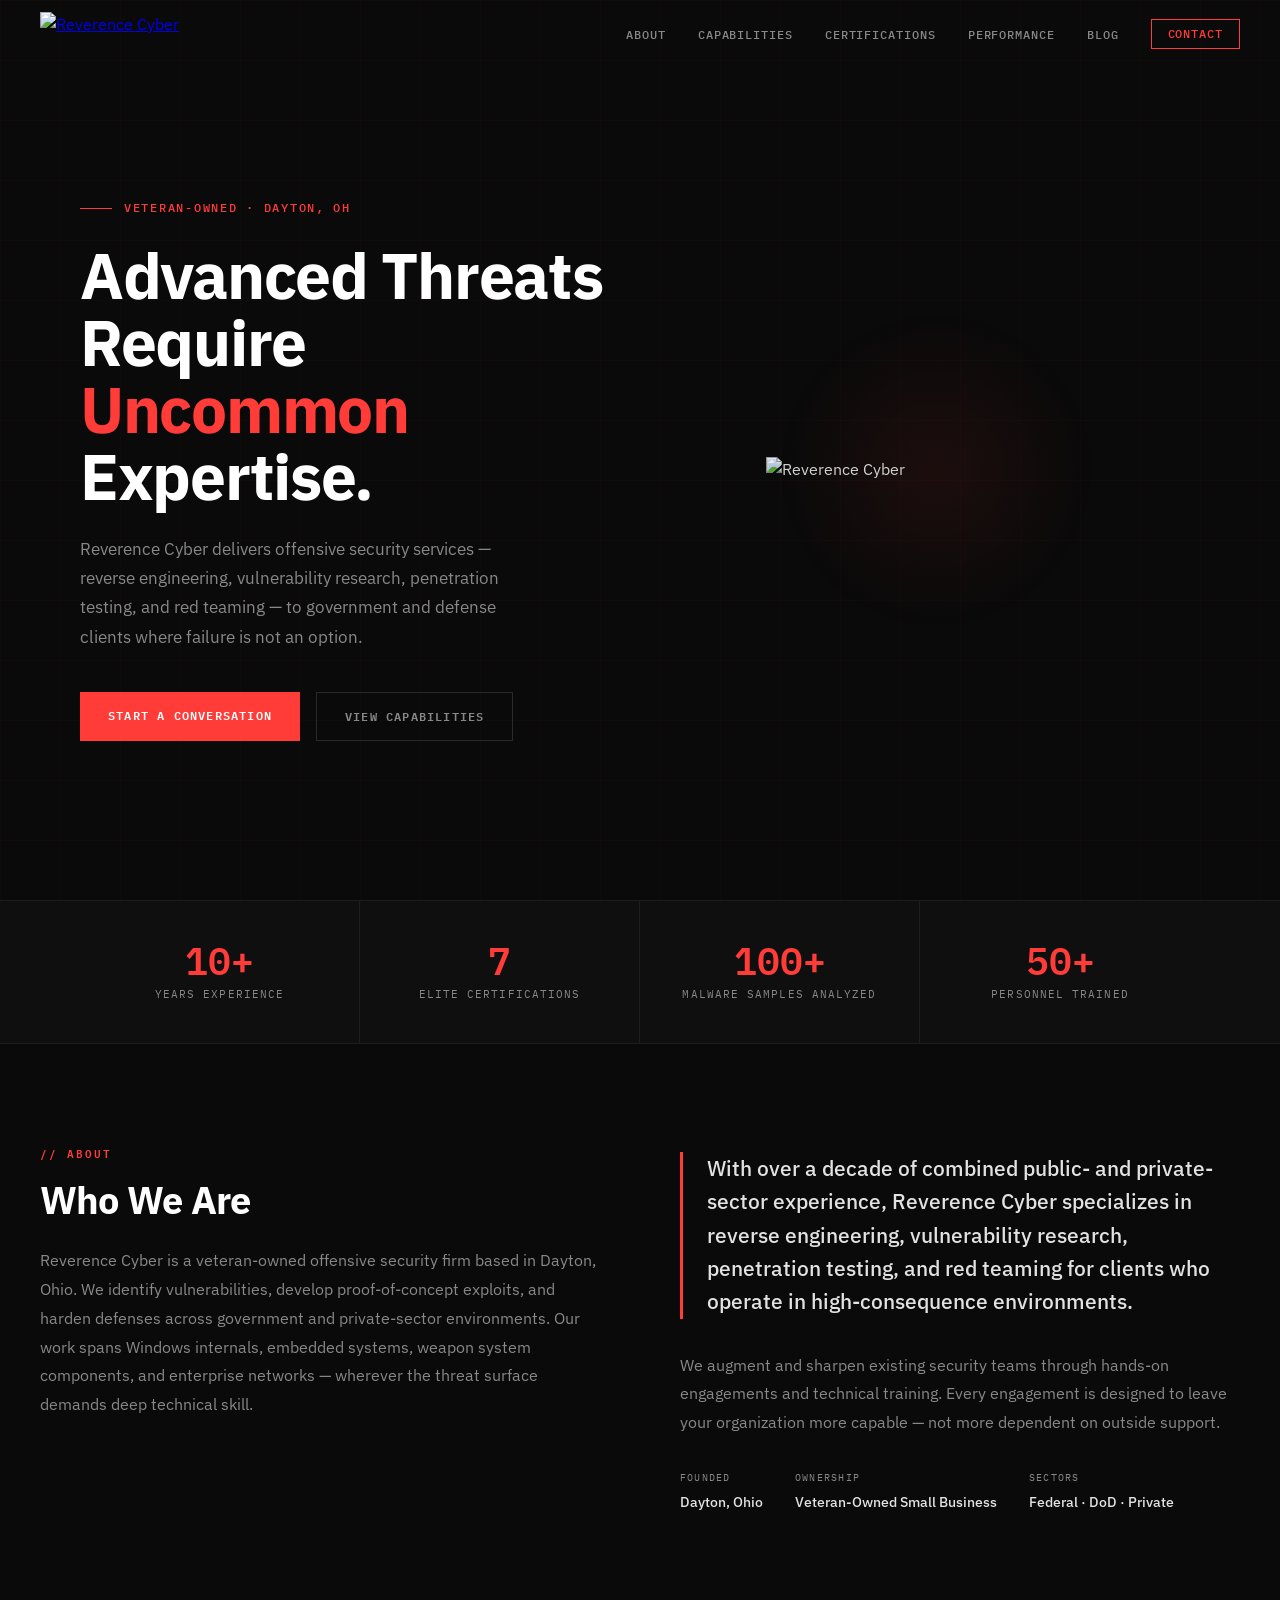
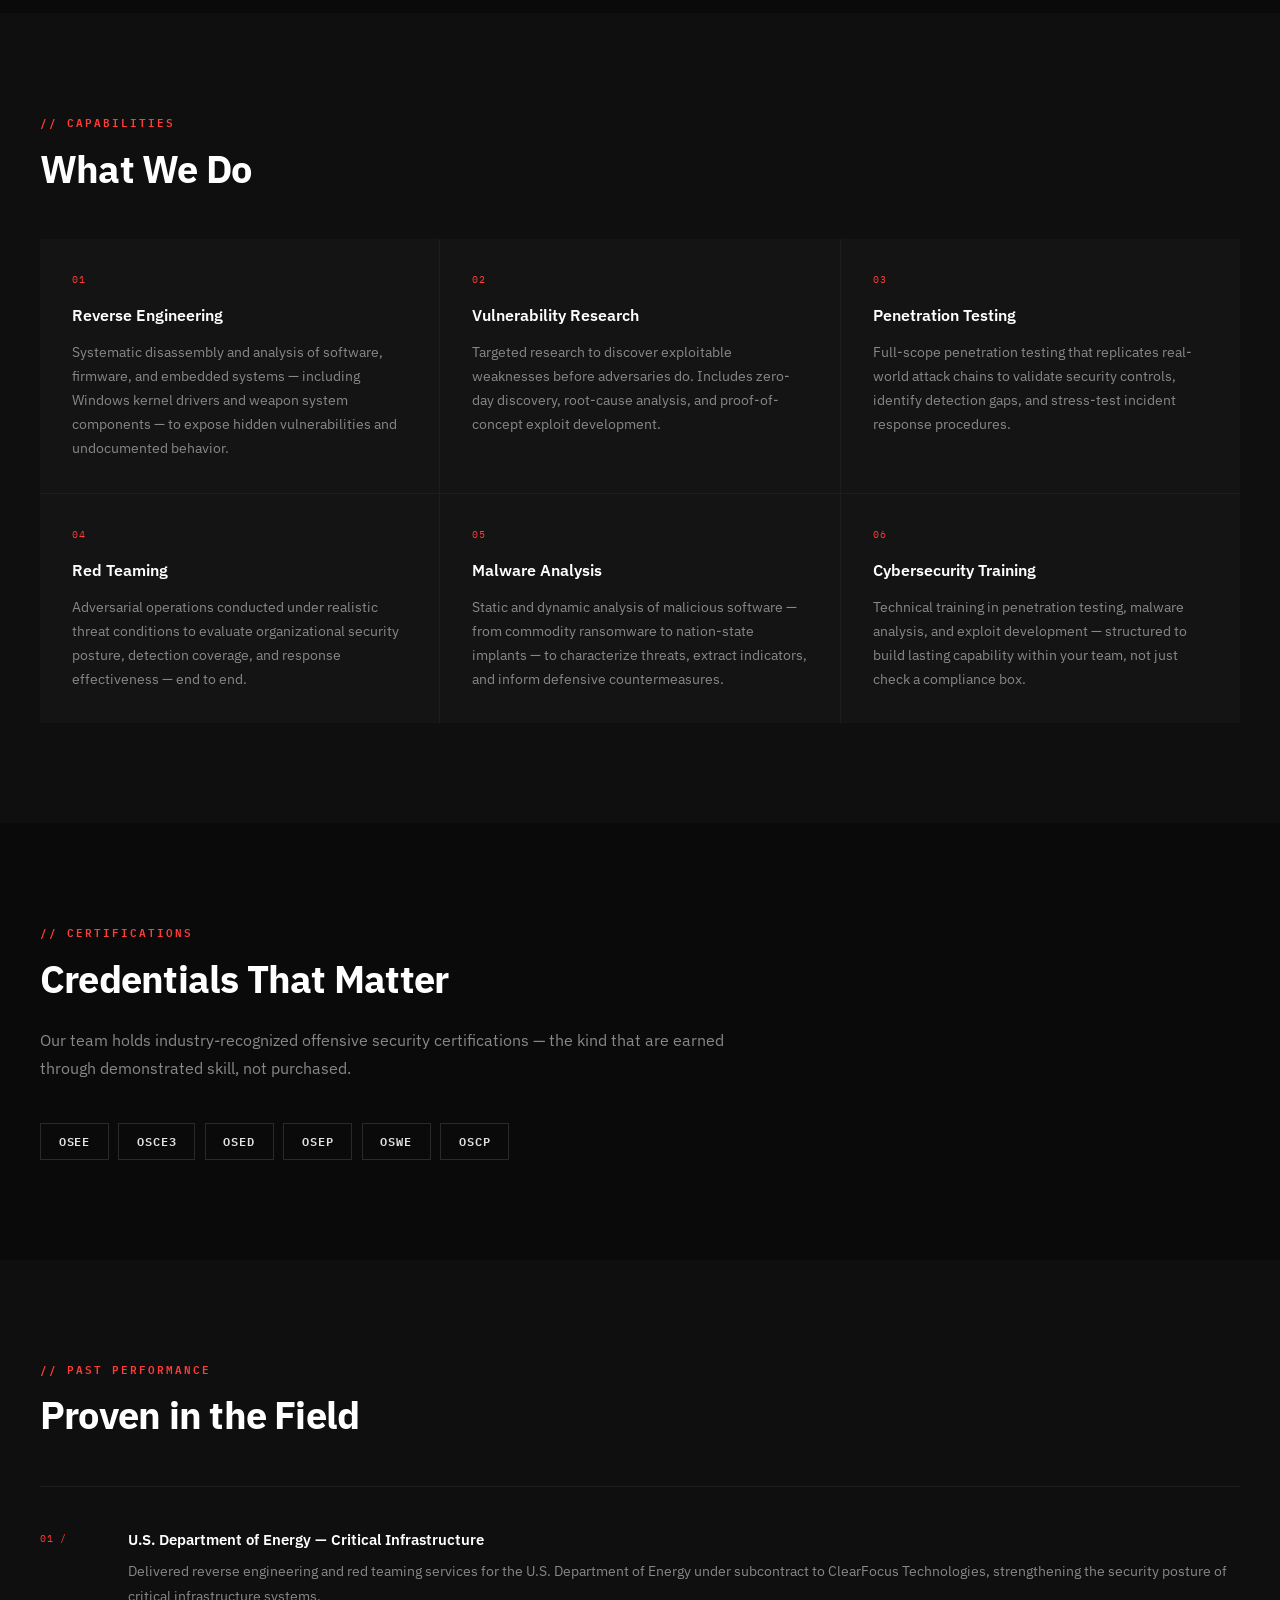
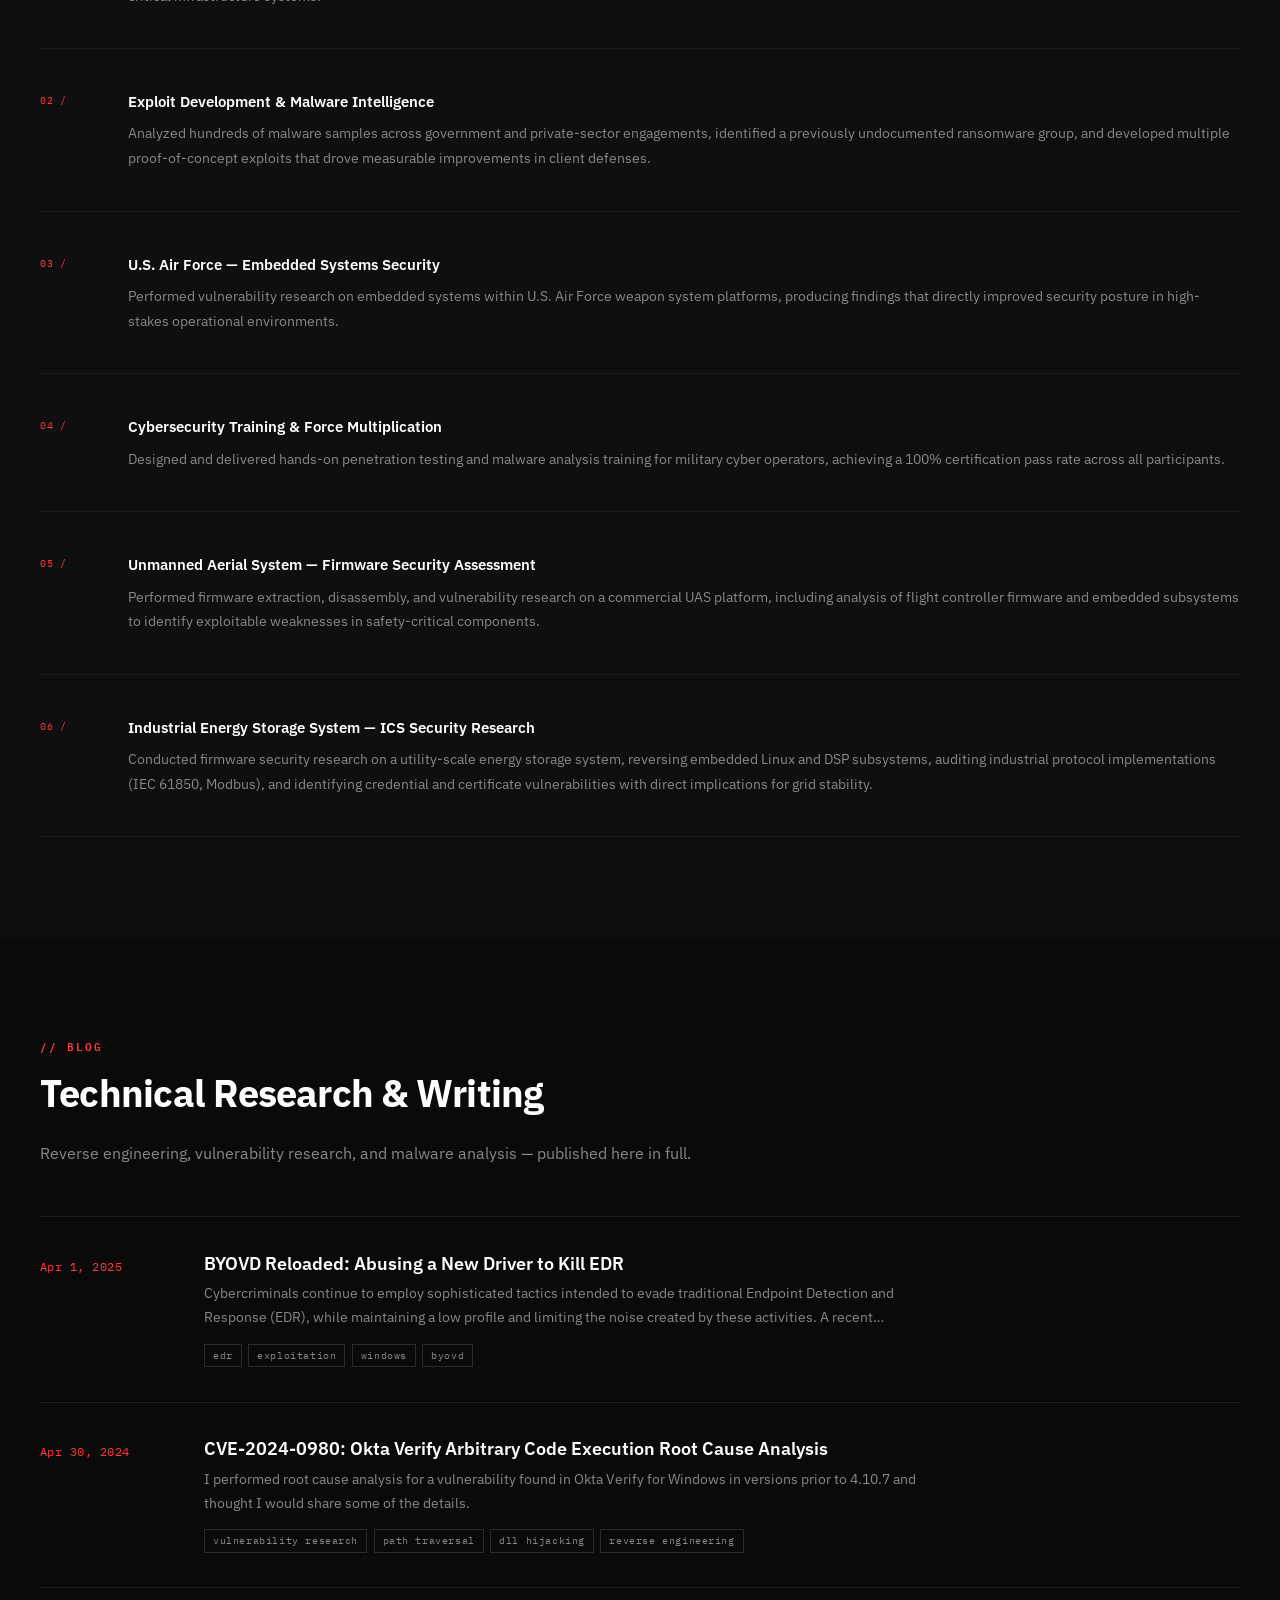
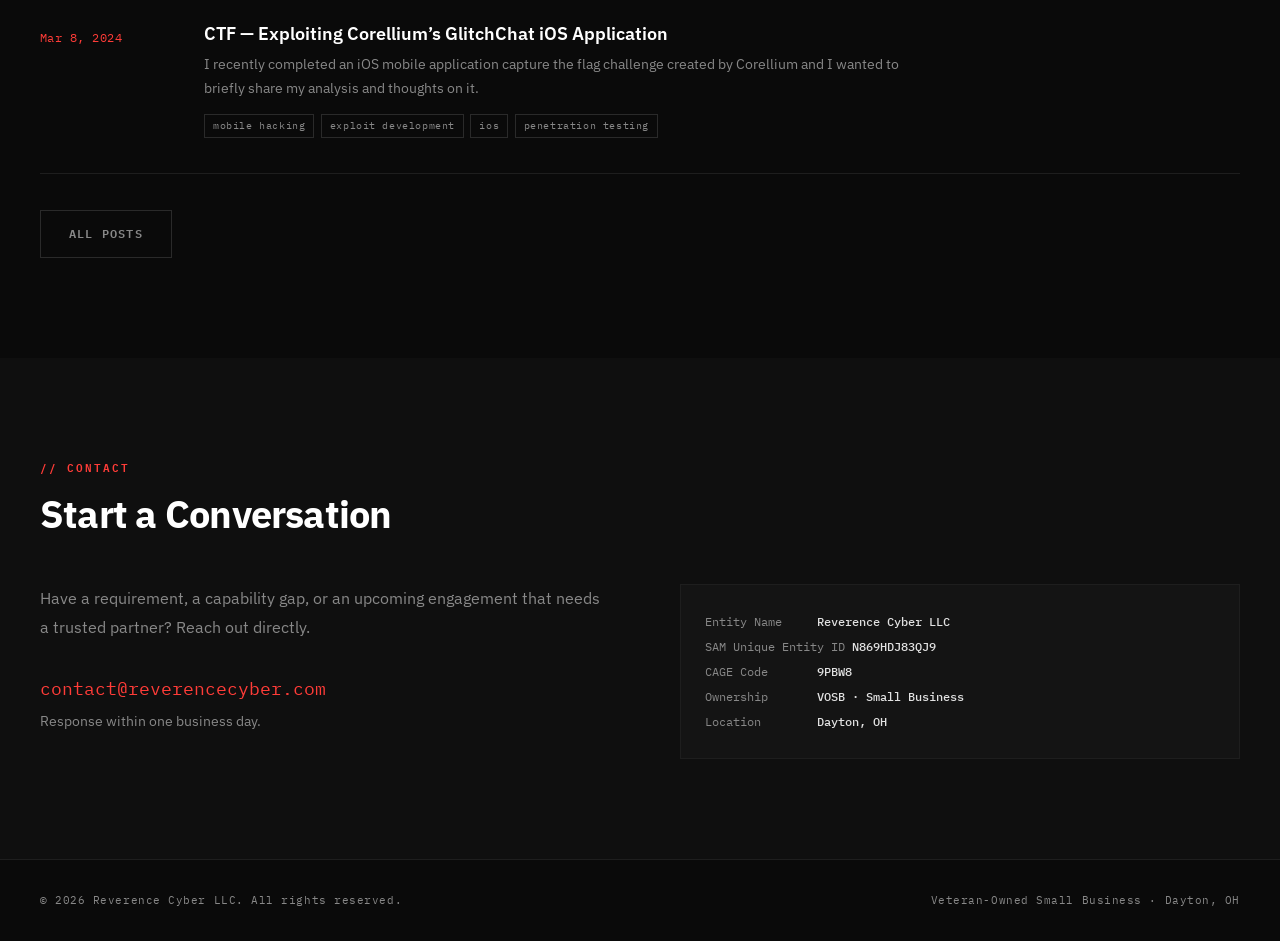
==== commit 9c7f2f33: "Add native blog with Medium research posts. Host the existing write-ups on-site, with local images, " ====
--- a/index.html
+++ b/index.html
@@ -7,678 +7,14 @@
   <link rel="icon" type="image/png" href="wolf_logo_head_nobg.png" />
   <link href="https://fonts.googleapis.com/css2?family=IBM+Plex+Mono:wght@400;500;600&family=IBM+Plex+Sans:wght@300;400;500;600;700&display=swap" rel="stylesheet">
 
-  <style>
-    /* ─── Reset & Tokens ─────────────────────────────────── */
-    *, *::before, *::after { box-sizing: border-box; margin: 0; padding: 0; }
-
-    :root {
-      --bg:        #0a0a0a;
-      --bg-alt:    #0f0f0f;
-      --bg-card:   #141414;
-      --border:    #1e1e1e;
-      --border-hi: #2a2a2a;
-      --text:      #e2e2e2;
-      --text-muted:#888;
-      --accent:    #ff3c38;
-      --accent-dim:#cc2e2b;
-      --mono:      'IBM Plex Mono', monospace;
-      --sans:      'IBM Plex Sans', sans-serif;
-    }
-
-    html { scroll-behavior: smooth; }
-
-    body {
-      background: var(--bg);
-      color: var(--text);
-      font-family: var(--sans);
-      font-size: 16px;
-      line-height: 1.6;
-      overflow-x: hidden;
-    }
-
-    /* ─── Grid overlay texture ───────────────────────────── */
-    body::before {
-      content: '';
-      position: fixed;
-      inset: 0;
-      pointer-events: none;
-      z-index: 0;
-      background-image:
-        linear-gradient(rgba(255,60,56,0.03) 1px, transparent 1px),
-        linear-gradient(90deg, rgba(255,60,56,0.03) 1px, transparent 1px);
-      background-size: 60px 60px;
-    }
-
-    /* ─── Navigation ─────────────────────────────────────── */
-    nav {
-      position: fixed;
-      top: 0; left: 0; right: 0;
-      z-index: 100;
-      padding: 0 2.5rem;
-      height: 68px;
-      display: flex;
-      align-items: center;
-      justify-content: space-between;
-      transition: background 0.3s, border-color 0.3s, backdrop-filter 0.3s;
-      border-bottom: 1px solid transparent;
-    }
-
-    nav.scrolled {
-      background: rgba(10, 10, 10, 0.85);
-      backdrop-filter: blur(16px);
-      -webkit-backdrop-filter: blur(16px);
-      border-bottom-color: var(--border);
-    }
-
-    .nav-logo img { height: 44px; display: block; }
-
-    .nav-links {
-      display: flex;
-      gap: 2rem;
-      list-style: none;
-    }
-
-    .nav-links a {
-      font-family: var(--mono);
-      font-size: 0.72rem;
-      font-weight: 500;
-      color: var(--text-muted);
-      text-decoration: none;
-      letter-spacing: 0.08em;
-      text-transform: uppercase;
-      transition: color 0.2s;
-    }
-
-    .nav-links a:hover { color: var(--text); }
-
-    .nav-cta {
-      font-family: var(--mono);
-      font-size: 0.72rem;
-      font-weight: 600;
-      color: var(--accent) !important;
-      border: 1px solid var(--accent);
-      padding: 0.4rem 1rem;
-      letter-spacing: 0.08em;
-      text-transform: uppercase;
-      text-decoration: none;
-      transition: background 0.2s, color 0.2s !important;
-    }
-
-    .nav-cta:hover {
-      background: var(--accent) !important;
-      color: #fff !important;
-    }
-
-    /* Hamburger */
-    .nav-toggle {
-      display: none;
-      flex-direction: column;
-      gap: 5px;
-      cursor: pointer;
-      padding: 4px;
-    }
-    .nav-toggle span {
-      display: block;
-      width: 22px;
-      height: 1.5px;
-      background: var(--text);
-      transition: transform 0.3s, opacity 0.3s;
-    }
-    .nav-toggle.open span:nth-child(1) { transform: translateY(6.5px) rotate(45deg); }
-    .nav-toggle.open span:nth-child(2) { opacity: 0; }
-    .nav-toggle.open span:nth-child(3) { transform: translateY(-6.5px) rotate(-45deg); }
-
-    /* ─── Hero ───────────────────────────────────────────── */
-    .hero {
-      position: relative;
-      z-index: 1;
-      min-height: 100vh;
-      display: grid;
-      grid-template-columns: 1fr 1fr;
-      align-items: center;
-      max-width: 1200px;
-      margin: 0 auto;
-      padding: 120px 2.5rem 80px;
-      gap: 4rem;
-    }
-
-    .hero-copy { max-width: 580px; }
-
-    .hero-eyebrow {
-      font-family: var(--mono);
-      font-size: 0.72rem;
-      font-weight: 500;
-      color: var(--accent);
-      letter-spacing: 0.15em;
-      text-transform: uppercase;
-      margin-bottom: 1.5rem;
-      display: flex;
-      align-items: center;
-      gap: 0.75rem;
-    }
-
-    .hero-eyebrow::before {
-      content: '';
-      display: block;
-      width: 32px;
-      height: 1px;
-      background: var(--accent);
-    }
-
-    .hero h1 {
-      font-family: var(--sans);
-      font-size: clamp(2.8rem, 5vw, 4.2rem);
-      font-weight: 700;
-      line-height: 1.05;
-      letter-spacing: -0.02em;
-      color: #fff;
-      margin-bottom: 1.5rem;
-    }
-
-    .hero h1 em {
-      font-style: normal;
-      color: var(--accent);
-    }
-
-    .hero-sub {
-      font-size: 1.05rem;
-      color: var(--text-muted);
-      line-height: 1.75;
-      margin-bottom: 2.5rem;
-      max-width: 460px;
-    }
-
-    .hero-actions {
-      display: flex;
-      gap: 1rem;
-      flex-wrap: wrap;
-    }
-
-    .btn-primary {
-      font-family: var(--mono);
-      font-size: 0.75rem;
-      font-weight: 600;
-      letter-spacing: 0.1em;
-      text-transform: uppercase;
-      background: var(--accent);
-      color: #fff;
-      text-decoration: none;
-      padding: 0.85rem 1.75rem;
-      transition: background 0.2s, transform 0.15s;
-      display: inline-block;
-    }
-
-    .btn-primary:hover {
-      background: var(--accent-dim);
-      transform: translateY(-1px);
-    }
-
-    .btn-ghost {
-      font-family: var(--mono);
-      font-size: 0.75rem;
-      font-weight: 600;
-      letter-spacing: 0.1em;
-      text-transform: uppercase;
-      background: transparent;
-      color: var(--text-muted);
-      text-decoration: none;
-      padding: 0.85rem 1.75rem;
-      border: 1px solid var(--border-hi);
-      transition: border-color 0.2s, color 0.2s, transform 0.15s;
-      display: inline-block;
-    }
-
-    .btn-ghost:hover {
-      border-color: var(--text-muted);
-      color: var(--text);
-      transform: translateY(-1px);
-    }
-
-    .hero-visual {
-      display: flex;
-      align-items: center;
-      justify-content: center;
-      position: relative;
-    }
-
-    .hero-visual::before {
-      content: '';
-      position: absolute;
-      width: 320px;
-      height: 320px;
-      border-radius: 50%;
-      background: radial-gradient(circle, rgba(255,60,56,0.08) 0%, transparent 70%);
-      pointer-events: none;
-    }
-
-    .hero-visual img {
-      width: 100%;
-      max-width: 340px;
-      opacity: 0.92;
-      filter: drop-shadow(0 0 60px rgba(255,60,56,0.15));
-      animation: float 6s ease-in-out infinite;
-    }
-
-    @keyframes float {
-      0%, 100% { transform: translateY(0); }
-      50%       { transform: translateY(-12px); }
-    }
-
-    /* ─── Stats Bar ──────────────────────────────────────── */
-    .stats-bar {
-      position: relative;
-      z-index: 1;
-      border-top: 1px solid var(--border);
-      border-bottom: 1px solid var(--border);
-      background: var(--bg-alt);
-    }
-
-    .stats-inner {
-      max-width: 1200px;
-      margin: 0 auto;
-      padding: 0 2.5rem;
-      display: grid;
-      grid-template-columns: repeat(4, 1fr);
-    }
-
-    .stat-item {
-      padding: 2.5rem 0;
-      text-align: center;
-      border-right: 1px solid var(--border);
-    }
-
-    .stat-item:last-child { border-right: none; }
-
-    .stat-number {
-      font-family: var(--mono);
-      font-size: 2.4rem;
-      font-weight: 600;
-      color: var(--accent);
-      line-height: 1;
-      margin-bottom: 0.4rem;
-    }
-
-    .stat-label {
-      font-family: var(--mono);
-      font-size: 0.68rem;
-      color: var(--text-muted);
-      letter-spacing: 0.1em;
-      text-transform: uppercase;
-    }
-
-    /* ─── Sections ───────────────────────────────────────── */
-    .section {
-      position: relative;
-      z-index: 1;
-      padding: 100px 2.5rem;
-    }
-
-    .section-inner {
-      max-width: 1200px;
-      margin: 0 auto;
-    }
-
-    .section-alt { background: var(--bg-alt); }
-
-    .section-label {
-      font-family: var(--mono);
-      font-size: 0.7rem;
-      font-weight: 600;
-      color: var(--accent);
-      letter-spacing: 0.18em;
-      text-transform: uppercase;
-      margin-bottom: 1rem;
-    }
-
-    .section-title {
-      font-size: clamp(1.8rem, 3vw, 2.6rem);
-      font-weight: 700;
-      letter-spacing: -0.02em;
-      color: #fff;
-      line-height: 1.15;
-      margin-bottom: 1.5rem;
-    }
-
-    .section-body {
-      font-size: 1rem;
-      color: var(--text-muted);
-      line-height: 1.8;
-      max-width: 700px;
-    }
-
-    .section-body + .section-body { margin-top: 1.25rem; }
-
-    /* ─── About layout ───────────────────────────────────── */
-    .about-grid {
-      display: grid;
-      grid-template-columns: 1fr 1fr;
-      gap: 5rem;
-      align-items: start;
-    }
-
-    .about-right {
-      padding-top: 0.5rem;
-    }
-
-    .about-tagline {
-      font-size: 1.3rem;
-      font-weight: 500;
-      color: var(--text);
-      line-height: 1.6;
-      border-left: 3px solid var(--accent);
-      padding-left: 1.5rem;
-      margin-bottom: 2rem;
-    }
-
-    .about-meta {
-      display: flex;
-      gap: 2rem;
-      flex-wrap: wrap;
-      margin-top: 2rem;
-    }
-
-    .meta-item {
-      display: flex;
-      flex-direction: column;
-      gap: 0.25rem;
-    }
-
-    .meta-key {
-      font-family: var(--mono);
-      font-size: 0.65rem;
-      color: var(--text-muted);
-      letter-spacing: 0.12em;
-      text-transform: uppercase;
-    }
-
-    .meta-val {
-      font-size: 0.9rem;
-      color: var(--text);
-      font-weight: 500;
-    }
-
-    /* ─── Capabilities ───────────────────────────────────── */
-    .cap-grid {
-      display: grid;
-      grid-template-columns: repeat(3, 1fr);
-      gap: 1px;
-      background: var(--border);
-      margin-top: 3rem;
-    }
-
-    .cap-card {
-      background: var(--bg-card);
-      padding: 2rem;
-      position: relative;
-      overflow: hidden;
-      transition: background 0.25s;
-      cursor: default;
-    }
-
-    .cap-card::after {
-      content: '';
-      position: absolute;
-      bottom: 0; left: 0;
-      width: 0;
-      height: 2px;
-      background: var(--accent);
-      transition: width 0.35s ease;
-    }
-
-    .cap-card:hover { background: #1a1a1a; }
-    .cap-card:hover::after { width: 100%; }
-
-    .cap-num {
-      font-family: var(--mono);
-      font-size: 0.65rem;
-      color: var(--accent);
-      letter-spacing: 0.1em;
-      margin-bottom: 1rem;
-    }
-
-    .cap-title {
-      font-size: 1rem;
-      font-weight: 600;
-      color: #fff;
-      margin-bottom: 0.75rem;
-    }
-
-    .cap-desc {
-      font-size: 0.88rem;
-      color: var(--text-muted);
-      line-height: 1.7;
-    }
-
-    /* ─── Certifications ─────────────────────────────────── */
-    .cert-badges {
-      display: flex;
-      flex-wrap: wrap;
-      gap: 0.6rem;
-      margin-top: 2.5rem;
-    }
-
-    .cert-badge {
-      font-family: var(--mono);
-      font-size: 0.72rem;
-      font-weight: 600;
-      letter-spacing: 0.08em;
-      color: var(--text);
-      background: transparent;
-      border: 1px solid var(--border-hi);
-      padding: 0.5rem 1.1rem;
-      transition: border-color 0.2s, color 0.2s, background 0.2s;
-    }
-
-    .cert-badge:hover {
-      border-color: var(--accent);
-      color: var(--accent);
-      background: rgba(255,60,56,0.05);
-    }
-
-    /* ─── Past Performance ───────────────────────────────── */
-    .perf-list {
-      margin-top: 3rem;
-      display: flex;
-      flex-direction: column;
-      gap: 0;
-    }
-
-    .perf-item {
-      display: grid;
-      grid-template-columns: 56px 1fr;
-      gap: 2rem;
-      padding: 2.5rem 0;
-      border-bottom: 1px solid var(--border);
-      align-items: start;
-    }
-
-    .perf-item:first-child { border-top: 1px solid var(--border); }
-
-    .perf-index {
-      font-family: var(--mono);
-      font-size: 0.65rem;
-      color: var(--accent);
-      padding-top: 0.2rem;
-      letter-spacing: 0.08em;
-    }
-
-    .perf-title {
-      font-size: 0.95rem;
-      font-weight: 600;
-      color: #fff;
-      margin-bottom: 0.5rem;
-    }
-
-    .perf-body {
-      font-size: 0.88rem;
-      color: var(--text-muted);
-      line-height: 1.75;
-    }
-
-    /* ─── Blog ───────────────────────────────────────────── */
-    .blog-cta-block {
-      margin-top: 3rem;
-      padding: 3rem;
-      border: 1px solid var(--border);
-      background: var(--bg-card);
-      display: flex;
-      align-items: center;
-      justify-content: space-between;
-      gap: 2rem;
-    }
-
-    .blog-cta-text h3 {
-      font-size: 1.1rem;
-      font-weight: 600;
-      color: #fff;
-      margin-bottom: 0.4rem;
-    }
-
-    .blog-cta-text p {
-      font-size: 0.88rem;
-      color: var(--text-muted);
-    }
-
-    /* ─── Contact ────────────────────────────────────────── */
-    .contact-grid {
-      display: grid;
-      grid-template-columns: 1fr 1fr;
-      gap: 5rem;
-      margin-top: 3rem;
-      align-items: start;
-    }
-
-    .contact-email {
-      font-family: var(--mono);
-      font-size: 1.15rem;
-      color: var(--accent);
-      text-decoration: none;
-      display: block;
-      margin-bottom: 0.5rem;
-      transition: color 0.2s;
-    }
-
-    .contact-email:hover { color: #fff; }
-
-    .entity-block {
-      font-family: var(--mono);
-      font-size: 0.78rem;
-      color: var(--text-muted);
-      background: var(--bg-card);
-      border: 1px solid var(--border);
-      padding: 1.5rem;
-      line-height: 2;
-    }
-
-    .entity-block .key {
-      color: var(--text-muted);
-    }
-
-    .entity-block .val {
-      color: var(--text);
-      font-weight: 500;
-    }
-
-    /* ─── Footer ─────────────────────────────────────────── */
-    footer {
-      position: relative;
-      z-index: 1;
-      border-top: 1px solid var(--border);
-      padding: 2rem 2.5rem;
-    }
-
-    .footer-inner {
-      max-width: 1200px;
-      margin: 0 auto;
-      display: flex;
-      align-items: center;
-      justify-content: space-between;
-    }
-
-    .footer-copy {
-      font-family: var(--mono);
-      font-size: 0.68rem;
-      color: var(--text-muted);
-      letter-spacing: 0.05em;
-    }
-
-    .footer-vet {
-      font-family: var(--mono);
-      font-size: 0.68rem;
-      color: var(--text-muted);
-      letter-spacing: 0.05em;
-    }
-
-    /* ─── Scroll reveal ──────────────────────────────────── */
-    .reveal {
-      opacity: 0;
-      transform: translateY(24px);
-      transition: opacity 0.6s ease, transform 0.6s ease;
-    }
-    .reveal.visible {
-      opacity: 1;
-      transform: none;
-    }
-
-    /* stagger children */
-    .reveal-group > * {
-      opacity: 0;
-      transform: translateY(20px);
-      transition: opacity 0.5s ease, transform 0.5s ease;
-    }
-    .reveal-group.visible > *:nth-child(1) { transition-delay: 0.05s; opacity:1; transform:none; }
-    .reveal-group.visible > *:nth-child(2) { transition-delay: 0.12s; opacity:1; transform:none; }
-    .reveal-group.visible > *:nth-child(3) { transition-delay: 0.19s; opacity:1; transform:none; }
-    .reveal-group.visible > *:nth-child(4) { transition-delay: 0.26s; opacity:1; transform:none; }
-    .reveal-group.visible > *:nth-child(5) { transition-delay: 0.33s; opacity:1; transform:none; }
-    .reveal-group.visible > *:nth-child(6) { transition-delay: 0.40s; opacity:1; transform:none; }
-
-    /* ─── Responsive ─────────────────────────────────────── */
-    @media (max-width: 900px) {
-      .hero {
-        grid-template-columns: 1fr;
-        padding-top: 100px;
-        text-align: left;
-      }
-      .hero-visual { order: -1; justify-content: flex-start; }
-      .hero-visual img { max-width: 180px; }
-      .hero-visual::before { display: none; }
-
-      .stats-inner { grid-template-columns: repeat(2, 1fr); }
-      .stat-item:nth-child(2) { border-right: none; }
-
-      .about-grid { grid-template-columns: 1fr; gap: 2.5rem; }
-      .cap-grid { grid-template-columns: repeat(2, 1fr); }
-      .contact-grid { grid-template-columns: 1fr; gap: 2.5rem; }
-      .blog-cta-block { flex-direction: column; align-items: flex-start; }
-    }
-
-    @media (max-width: 640px) {
-      nav { padding: 0 1.25rem; }
-      .nav-links { display: none; flex-direction: column; gap: 0; position: fixed; top: 68px; left: 0; right: 0; background: rgba(10,10,10,0.97); border-bottom: 1px solid var(--border); padding: 1rem 0; }
-      .nav-links.open { display: flex; }
-      .nav-links li { border-bottom: 1px solid var(--border); }
-      .nav-links a { display: block; padding: 1rem 1.5rem; font-size: 0.8rem; }
-      .nav-cta { margin: 0.5rem 1.5rem; display: block; text-align: center; }
-      .nav-toggle { display: flex; }
-
-      .section { padding: 70px 1.25rem; }
-      .hero { padding: 90px 1.25rem 60px; }
-      .stats-inner { padding: 0 1.25rem; }
-      .cap-grid { grid-template-columns: 1fr; }
-      .stats-inner { grid-template-columns: repeat(2, 1fr); }
-
-      footer { padding: 1.5rem 1.25rem; }
-      .footer-inner { flex-direction: column; gap: 0.5rem; text-align: center; }
-    }
-  </style>
+  <link rel="stylesheet" href="/css/site.css" />
 </head>
 <body>
 
 <!-- ─── Navigation ──────────────────────────────────────── -->
 <nav id="nav">
   <div class="nav-logo">
-    <a href="#home"><img src="wolf_logo_modern_nobg.png" alt="Reverence Cyber"></a>
+    <a href="/"><img src="wolf_logo_modern_nobg.png" alt="Reverence Cyber"></a>
   </div>
   <div class="nav-toggle" id="navToggle" aria-label="Toggle menu">
     <span></span><span></span><span></span>
@@ -688,7 +24,7 @@
     <li><a href="#capabilities">Capabilities</a></li>
     <li><a href="#certifications">Certifications</a></li>
     <li><a href="#performance">Performance</a></li>
-    <li><a href="#blog">Blog</a></li>
+    <li><a href="/blog/">Blog</a></li>
     <li><a href="#contact" class="nav-cta">Contact</a></li>
   </ul>
 </nav>
@@ -882,14 +218,40 @@
     <div class="reveal">
       <div class="section-label">// Blog</div>
       <h2 class="section-title">Technical Research &amp; Writing</h2>
-      <p class="section-body">Technical deep-dives, engagement case studies, and tooling breakdowns — published where the offensive security community reads.</p>
-    </div>
-    <div class="blog-cta-block reveal">
-      <div class="blog-cta-text">
-        <h3>Read on Medium</h3>
-        <p>Vulnerability research, malware analysis walkthroughs, and offensive tooling breakdowns.</p>
-      </div>
-      <a href="https://medium.com/reverence-cyber" target="_blank" rel="noopener" class="btn-primary">Read the Blog &rarr;</a>
+      <p class="section-body">Reverse engineering, vulnerability research, and malware analysis — published here in full.</p>
+    </div>
+    <div class="blog-list reveal">
+
+<a class="blog-row" href="/blog/byovd-reloaded/">
+  <time class="blog-row-date" datetime="2025-04-01">Apr 1, 2025</time>
+  <div>
+    <div class="blog-row-title">BYOVD Reloaded: Abusing a New Driver to Kill EDR</div>
+    <p class="blog-row-excerpt">Cybercriminals continue to employ sophisticated tactics intended to evade traditional Endpoint Detection and Response (EDR), while maintaining a low profile and limiting the noise created by these activities. A recent…</p>
+    <div class="blog-tags"><span class="blog-tag">edr</span><span class="blog-tag">exploitation</span><span class="blog-tag">windows</span><span class="blog-tag">byovd</span></div>
+  </div>
+</a>
+
+<a class="blog-row" href="/blog/cve-2024-0980-okta-verify/">
+  <time class="blog-row-date" datetime="2024-04-30">Apr 30, 2024</time>
+  <div>
+    <div class="blog-row-title">CVE-2024-0980: Okta Verify Arbitrary Code Execution Root Cause Analysis</div>
+    <p class="blog-row-excerpt">I performed root cause analysis for a vulnerability found in Okta Verify for Windows in versions prior to 4.10.7 and thought I would share some of the details.</p>
+    <div class="blog-tags"><span class="blog-tag">vulnerability research</span><span class="blog-tag">path traversal</span><span class="blog-tag">dll hijacking</span><span class="blog-tag">reverse engineering</span></div>
+  </div>
+</a>
+
+<a class="blog-row" href="/blog/glitchchat-ios/">
+  <time class="blog-row-date" datetime="2024-03-08">Mar 8, 2024</time>
+  <div>
+    <div class="blog-row-title">CTF — Exploiting Corellium’s GlitchChat iOS Application</div>
+    <p class="blog-row-excerpt">I recently completed an iOS mobile application capture the flag challenge created by Corellium and I wanted to briefly share my analysis and thoughts on it.</p>
+    <div class="blog-tags"><span class="blog-tag">mobile hacking</span><span class="blog-tag">exploit development</span><span class="blog-tag">ios</span><span class="blog-tag">penetration testing</span></div>
+  </div>
+</a>
+
+    </div>
+    <div class="blog-more reveal">
+      <a href="/blog/" class="btn-ghost">All posts</a>
     </div>
   </div>
 </section>
@@ -923,78 +285,12 @@
 <!-- ─── Footer ────────────────────────────────────────────── -->
 <footer>
   <div class="footer-inner">
-    <span class="footer-copy">&copy; 2025 Reverence Cyber LLC. All rights reserved.</span>
+    <span class="footer-copy">&copy; 2026 Reverence Cyber LLC. All rights reserved.</span>
     <span class="footer-vet">Veteran-Owned Small Business &middot; Dayton, OH</span>
   </div>
 </footer>
 
-<script>
-  // ── Nav scroll glass
-  const nav = document.getElementById('nav');
-  window.addEventListener('scroll', () => {
-    nav.classList.toggle('scrolled', window.scrollY > 20);
-  }, { passive: true });
-
-  // ── Mobile hamburger
-  const toggle = document.getElementById('navToggle');
-  const links  = document.getElementById('navLinks');
-  toggle.addEventListener('click', () => {
-    toggle.classList.toggle('open');
-    links.classList.toggle('open');
-  });
-  links.querySelectorAll('a').forEach(a => {
-    a.addEventListener('click', () => {
-      toggle.classList.remove('open');
-      links.classList.remove('open');
-    });
-  });
-
-  // ── Smooth scroll
-  document.querySelectorAll('a[href^="#"]').forEach(a => {
-    a.addEventListener('click', e => {
-      const target = document.querySelector(a.getAttribute('href'));
-      if (target) {
-        e.preventDefault();
-        target.scrollIntoView({ behavior: 'smooth' });
-      }
-    });
-  });
-
-  // ── Scroll reveal
-  const observer = new IntersectionObserver((entries) => {
-    entries.forEach(entry => {
-      if (entry.isIntersecting) {
-        entry.target.classList.add('visible');
-        observer.unobserve(entry.target);
-      }
-    });
-  }, { threshold: 0.1 });
-
-  document.querySelectorAll('.reveal, .reveal-group').forEach(el => observer.observe(el));
-
-  // ── Stat counters
-  const counters = document.querySelectorAll('.stat-number[data-target]');
-  const countObserver = new IntersectionObserver((entries) => {
-    entries.forEach(entry => {
-      if (!entry.isIntersecting) return;
-      const el = entry.target;
-      const target = parseInt(el.dataset.target);
-      const suffix = target >= 100 ? '+' : (target >= 10 && el.closest('.stat-item') ? '+' : '');
-      const duration = 1200;
-      const step = Math.ceil(target / (duration / 16));
-      let current = 0;
-      const tick = () => {
-        current = Math.min(current + step, target);
-        el.textContent = current + suffix;
-        if (current < target) requestAnimationFrame(tick);
-      };
-      requestAnimationFrame(tick);
-      countObserver.unobserve(el);
-    });
-  }, { threshold: 0.5 });
-
-  counters.forEach(el => countObserver.observe(el));
-</script>
+<script src="/js/site.js"></script>
 
 </body>
 </html>
--- a/css/site.css
+++ b/css/site.css
@@ -0,0 +1,1014 @@
+/* ─── Reset & Tokens ─────────────────────────────────── */
+    *, *::before, *::after { box-sizing: border-box; margin: 0; padding: 0; }
+
+    :root {
+      --bg:        #0a0a0a;
+      --bg-alt:    #0f0f0f;
+      --bg-card:   #141414;
+      --border:    #1e1e1e;
+      --border-hi: #2a2a2a;
+      --text:      #e2e2e2;
+      --text-muted:#888;
+      --accent:    #ff3c38;
+      --accent-dim:#cc2e2b;
+      --mono:      'IBM Plex Mono', monospace;
+      --sans:      'IBM Plex Sans', sans-serif;
+    }
+
+    html { scroll-behavior: smooth; }
+
+    body {
+      background: var(--bg);
+      color: var(--text);
+      font-family: var(--sans);
+      font-size: 16px;
+      line-height: 1.6;
+      overflow-x: hidden;
+    }
+
+    /* ─── Grid overlay texture ───────────────────────────── */
+    body::before {
+      content: '';
+      position: fixed;
+      inset: 0;
+      pointer-events: none;
+      z-index: 0;
+      background-image:
+        linear-gradient(rgba(255,60,56,0.03) 1px, transparent 1px),
+        linear-gradient(90deg, rgba(255,60,56,0.03) 1px, transparent 1px);
+      background-size: 60px 60px;
+    }
+
+    /* ─── Navigation ─────────────────────────────────────── */
+    nav {
+      position: fixed;
+      top: 0; left: 0; right: 0;
+      z-index: 100;
+      padding: 0 2.5rem;
+      height: 68px;
+      display: flex;
+      align-items: center;
+      justify-content: space-between;
+      transition: background 0.3s, border-color 0.3s, backdrop-filter 0.3s;
+      border-bottom: 1px solid transparent;
+    }
+
+    nav.scrolled {
+      background: rgba(10, 10, 10, 0.85);
+      backdrop-filter: blur(16px);
+      -webkit-backdrop-filter: blur(16px);
+      border-bottom-color: var(--border);
+    }
+
+    .nav-logo img { height: 44px; display: block; }
+
+    .nav-links {
+      display: flex;
+      gap: 2rem;
+      list-style: none;
+    }
+
+    .nav-links a {
+      font-family: var(--mono);
+      font-size: 0.72rem;
+      font-weight: 500;
+      color: var(--text-muted);
+      text-decoration: none;
+      letter-spacing: 0.08em;
+      text-transform: uppercase;
+      transition: color 0.2s;
+    }
+
+    .nav-links a:hover { color: var(--text); }
+
+    .nav-cta {
+      font-family: var(--mono);
+      font-size: 0.72rem;
+      font-weight: 600;
+      color: var(--accent) !important;
+      border: 1px solid var(--accent);
+      padding: 0.4rem 1rem;
+      letter-spacing: 0.08em;
+      text-transform: uppercase;
+      text-decoration: none;
+      transition: background 0.2s, color 0.2s !important;
+    }
+
+    .nav-cta:hover {
+      background: var(--accent) !important;
+      color: #fff !important;
+    }
+
+    /* Hamburger */
+    .nav-toggle {
+      display: none;
+      flex-direction: column;
+      gap: 5px;
+      cursor: pointer;
+      padding: 4px;
+    }
+    .nav-toggle span {
+      display: block;
+      width: 22px;
+      height: 1.5px;
+      background: var(--text);
+      transition: transform 0.3s, opacity 0.3s;
+    }
+    .nav-toggle.open span:nth-child(1) { transform: translateY(6.5px) rotate(45deg); }
+    .nav-toggle.open span:nth-child(2) { opacity: 0; }
+    .nav-toggle.open span:nth-child(3) { transform: translateY(-6.5px) rotate(-45deg); }
+
+    /* ─── Hero ───────────────────────────────────────────── */
+    .hero {
+      position: relative;
+      z-index: 1;
+      min-height: 100vh;
+      display: grid;
+      grid-template-columns: 1fr 1fr;
+      align-items: center;
+      max-width: 1200px;
+      margin: 0 auto;
+      padding: 120px 2.5rem 80px;
+      gap: 4rem;
+    }
+
+    .hero-copy { max-width: 580px; }
+
+    .hero-eyebrow {
+      font-family: var(--mono);
+      font-size: 0.72rem;
+      font-weight: 500;
+      color: var(--accent);
+      letter-spacing: 0.15em;
+      text-transform: uppercase;
+      margin-bottom: 1.5rem;
+      display: flex;
+      align-items: center;
+      gap: 0.75rem;
+    }
+
+    .hero-eyebrow::before {
+      content: '';
+      display: block;
+      width: 32px;
+      height: 1px;
+      background: var(--accent);
+    }
+
+    .hero h1 {
+      font-family: var(--sans);
+      font-size: clamp(2.8rem, 5vw, 4.2rem);
+      font-weight: 700;
+      line-height: 1.05;
+      letter-spacing: -0.02em;
+      color: #fff;
+      margin-bottom: 1.5rem;
+    }
+
+    .hero h1 em {
+      font-style: normal;
+      color: var(--accent);
+    }
+
+    .hero-sub {
+      font-size: 1.05rem;
+      color: var(--text-muted);
+      line-height: 1.75;
+      margin-bottom: 2.5rem;
+      max-width: 460px;
+    }
+
+    .hero-actions {
+      display: flex;
+      gap: 1rem;
+      flex-wrap: wrap;
+    }
+
+    .btn-primary {
+      font-family: var(--mono);
+      font-size: 0.75rem;
+      font-weight: 600;
+      letter-spacing: 0.1em;
+      text-transform: uppercase;
+      background: var(--accent);
+      color: #fff;
+      text-decoration: none;
+      padding: 0.85rem 1.75rem;
+      transition: background 0.2s, transform 0.15s;
+      display: inline-block;
+    }
+
+    .btn-primary:hover {
+      background: var(--accent-dim);
+      transform: translateY(-1px);
+    }
+
+    .btn-ghost {
+      font-family: var(--mono);
+      font-size: 0.75rem;
+      font-weight: 600;
+      letter-spacing: 0.1em;
+      text-transform: uppercase;
+      background: transparent;
+      color: var(--text-muted);
+      text-decoration: none;
+      padding: 0.85rem 1.75rem;
+      border: 1px solid var(--border-hi);
+      transition: border-color 0.2s, color 0.2s, transform 0.15s;
+      display: inline-block;
+    }
+
+    .btn-ghost:hover {
+      border-color: var(--text-muted);
+      color: var(--text);
+      transform: translateY(-1px);
+    }
+
+    .hero-visual {
+      display: flex;
+      align-items: center;
+      justify-content: center;
+      position: relative;
+    }
+
+    .hero-visual::before {
+      content: '';
+      position: absolute;
+      width: 320px;
+      height: 320px;
+      border-radius: 50%;
+      background: radial-gradient(circle, rgba(255,60,56,0.08) 0%, transparent 70%);
+      pointer-events: none;
+    }
+
+    .hero-visual img {
+      width: 100%;
+      max-width: 340px;
+      opacity: 0.92;
+      filter: drop-shadow(0 0 60px rgba(255,60,56,0.15));
+      animation: float 6s ease-in-out infinite;
+    }
+
+    @keyframes float {
+      0%, 100% { transform: translateY(0); }
+      50%       { transform: translateY(-12px); }
+    }
+
+    /* ─── Stats Bar ──────────────────────────────────────── */
+    .stats-bar {
+      position: relative;
+      z-index: 1;
+      border-top: 1px solid var(--border);
+      border-bottom: 1px solid var(--border);
+      background: var(--bg-alt);
+    }
+
+    .stats-inner {
+      max-width: 1200px;
+      margin: 0 auto;
+      padding: 0 2.5rem;
+      display: grid;
+      grid-template-columns: repeat(4, 1fr);
+    }
+
+    .stat-item {
+      padding: 2.5rem 0;
+      text-align: center;
+      border-right: 1px solid var(--border);
+    }
+
+    .stat-item:last-child { border-right: none; }
+
+    .stat-number {
+      font-family: var(--mono);
+      font-size: 2.4rem;
+      font-weight: 600;
+      color: var(--accent);
+      line-height: 1;
+      margin-bottom: 0.4rem;
+    }
+
+    .stat-label {
+      font-family: var(--mono);
+      font-size: 0.68rem;
+      color: var(--text-muted);
+      letter-spacing: 0.1em;
+      text-transform: uppercase;
+    }
+
+    /* ─── Sections ───────────────────────────────────────── */
+    .section {
+      position: relative;
+      z-index: 1;
+      padding: 100px 2.5rem;
+    }
+
+    .section-inner {
+      max-width: 1200px;
+      margin: 0 auto;
+    }
+
+    .section-alt { background: var(--bg-alt); }
+
+    .section-label {
+      font-family: var(--mono);
+      font-size: 0.7rem;
+      font-weight: 600;
+      color: var(--accent);
+      letter-spacing: 0.18em;
+      text-transform: uppercase;
+      margin-bottom: 1rem;
+    }
+
+    .section-title {
+      font-size: clamp(1.8rem, 3vw, 2.6rem);
+      font-weight: 700;
+      letter-spacing: -0.02em;
+      color: #fff;
+      line-height: 1.15;
+      margin-bottom: 1.5rem;
+    }
+
+    .section-body {
+      font-size: 1rem;
+      color: var(--text-muted);
+      line-height: 1.8;
+      max-width: 700px;
+    }
+
+    .section-body + .section-body { margin-top: 1.25rem; }
+
+    /* ─── About layout ───────────────────────────────────── */
+    .about-grid {
+      display: grid;
+      grid-template-columns: 1fr 1fr;
+      gap: 5rem;
+      align-items: start;
+    }
+
+    .about-right {
+      padding-top: 0.5rem;
+    }
+
+    .about-tagline {
+      font-size: 1.3rem;
+      font-weight: 500;
+      color: var(--text);
+      line-height: 1.6;
+      border-left: 3px solid var(--accent);
+      padding-left: 1.5rem;
+      margin-bottom: 2rem;
+    }
+
+    .about-meta {
+      display: flex;
+      gap: 2rem;
+      flex-wrap: wrap;
+      margin-top: 2rem;
+    }
+
+    .meta-item {
+      display: flex;
+      flex-direction: column;
+      gap: 0.25rem;
+    }
+
+    .meta-key {
+      font-family: var(--mono);
+      font-size: 0.65rem;
+      color: var(--text-muted);
+      letter-spacing: 0.12em;
+      text-transform: uppercase;
+    }
+
+    .meta-val {
+      font-size: 0.9rem;
+      color: var(--text);
+      font-weight: 500;
+    }
+
+    /* ─── Capabilities ───────────────────────────────────── */
+    .cap-grid {
+      display: grid;
+      grid-template-columns: repeat(3, 1fr);
+      gap: 1px;
+      background: var(--border);
+      margin-top: 3rem;
+    }
+
+    .cap-card {
+      background: var(--bg-card);
+      padding: 2rem;
+      position: relative;
+      overflow: hidden;
+      transition: background 0.25s;
+      cursor: default;
+    }
+
+    .cap-card::after {
+      content: '';
+      position: absolute;
+      bottom: 0; left: 0;
+      width: 0;
+      height: 2px;
+      background: var(--accent);
+      transition: width 0.35s ease;
+    }
+
+    .cap-card:hover { background: #1a1a1a; }
+    .cap-card:hover::after { width: 100%; }
+
+    .cap-num {
+      font-family: var(--mono);
+      font-size: 0.65rem;
+      color: var(--accent);
+      letter-spacing: 0.1em;
+      margin-bottom: 1rem;
+    }
+
+    .cap-title {
+      font-size: 1rem;
+      font-weight: 600;
+      color: #fff;
+      margin-bottom: 0.75rem;
+    }
+
+    .cap-desc {
+      font-size: 0.88rem;
+      color: var(--text-muted);
+      line-height: 1.7;
+    }
+
+    /* ─── Certifications ─────────────────────────────────── */
+    .cert-badges {
+      display: flex;
+      flex-wrap: wrap;
+      gap: 0.6rem;
+      margin-top: 2.5rem;
+    }
+
+    .cert-badge {
+      font-family: var(--mono);
+      font-size: 0.72rem;
+      font-weight: 600;
+      letter-spacing: 0.08em;
+      color: var(--text);
+      background: transparent;
+      border: 1px solid var(--border-hi);
+      padding: 0.5rem 1.1rem;
+      transition: border-color 0.2s, color 0.2s, background 0.2s;
+    }
+
+    .cert-badge:hover {
+      border-color: var(--accent);
+      color: var(--accent);
+      background: rgba(255,60,56,0.05);
+    }
+
+    /* ─── Past Performance ───────────────────────────────── */
+    .perf-list {
+      margin-top: 3rem;
+      display: flex;
+      flex-direction: column;
+      gap: 0;
+    }
+
+    .perf-item {
+      display: grid;
+      grid-template-columns: 56px 1fr;
+      gap: 2rem;
+      padding: 2.5rem 0;
+      border-bottom: 1px solid var(--border);
+      align-items: start;
+    }
+
+    .perf-item:first-child { border-top: 1px solid var(--border); }
+
+    .perf-index {
+      font-family: var(--mono);
+      font-size: 0.65rem;
+      color: var(--accent);
+      padding-top: 0.2rem;
+      letter-spacing: 0.08em;
+    }
+
+    .perf-title {
+      font-size: 0.95rem;
+      font-weight: 600;
+      color: #fff;
+      margin-bottom: 0.5rem;
+    }
+
+    .perf-body {
+      font-size: 0.88rem;
+      color: var(--text-muted);
+      line-height: 1.75;
+    }
+
+    /* ─── Blog ───────────────────────────────────────────── */
+    .blog-cta-block {
+      margin-top: 3rem;
+      padding: 3rem;
+      border: 1px solid var(--border);
+      background: var(--bg-card);
+      display: flex;
+      align-items: center;
+      justify-content: space-between;
+      gap: 2rem;
+    }
+
+    .blog-cta-text h3 {
+      font-size: 1.1rem;
+      font-weight: 600;
+      color: #fff;
+      margin-bottom: 0.4rem;
+    }
+
+    .blog-cta-text p {
+      font-size: 0.88rem;
+      color: var(--text-muted);
+    }
+
+    /* ─── Contact ────────────────────────────────────────── */
+    .contact-grid {
+      display: grid;
+      grid-template-columns: 1fr 1fr;
+      gap: 5rem;
+      margin-top: 3rem;
+      align-items: start;
+    }
+
+    .contact-email {
+      font-family: var(--mono);
+      font-size: 1.15rem;
+      color: var(--accent);
+      text-decoration: none;
+      display: block;
+      margin-bottom: 0.5rem;
+      transition: color 0.2s;
+    }
+
+    .contact-email:hover { color: #fff; }
+
+    .entity-block {
+      font-family: var(--mono);
+      font-size: 0.78rem;
+      color: var(--text-muted);
+      background: var(--bg-card);
+      border: 1px solid var(--border);
+      padding: 1.5rem;
+      line-height: 2;
+    }
+
+    .entity-block .key {
+      color: var(--text-muted);
+    }
+
+    .entity-block .val {
+      color: var(--text);
+      font-weight: 500;
+    }
+
+    /* ─── Footer ─────────────────────────────────────────── */
+    footer {
+      position: relative;
+      z-index: 1;
+      border-top: 1px solid var(--border);
+      padding: 2rem 2.5rem;
+    }
+
+    .footer-inner {
+      max-width: 1200px;
+      margin: 0 auto;
+      display: flex;
+      align-items: center;
+      justify-content: space-between;
+    }
+
+    .footer-copy {
+      font-family: var(--mono);
+      font-size: 0.68rem;
+      color: var(--text-muted);
+      letter-spacing: 0.05em;
+    }
+
+    .footer-vet {
+      font-family: var(--mono);
+      font-size: 0.68rem;
+      color: var(--text-muted);
+      letter-spacing: 0.05em;
+    }
+
+    /* ─── Scroll reveal ──────────────────────────────────── */
+    .reveal {
+      opacity: 0;
+      transform: translateY(24px);
+      transition: opacity 0.6s ease, transform 0.6s ease;
+    }
+    .reveal.visible {
+      opacity: 1;
+      transform: none;
+    }
+
+    /* stagger children */
+    .reveal-group > * {
+      opacity: 0;
+      transform: translateY(20px);
+      transition: opacity 0.5s ease, transform 0.5s ease;
+    }
+    .reveal-group.visible > *:nth-child(1) { transition-delay: 0.05s; opacity:1; transform:none; }
+    .reveal-group.visible > *:nth-child(2) { transition-delay: 0.12s; opacity:1; transform:none; }
+    .reveal-group.visible > *:nth-child(3) { transition-delay: 0.19s; opacity:1; transform:none; }
+    .reveal-group.visible > *:nth-child(4) { transition-delay: 0.26s; opacity:1; transform:none; }
+    .reveal-group.visible > *:nth-child(5) { transition-delay: 0.33s; opacity:1; transform:none; }
+    .reveal-group.visible > *:nth-child(6) { transition-delay: 0.40s; opacity:1; transform:none; }
+
+    /* ─── Responsive ─────────────────────────────────────── */
+    @media (max-width: 900px) {
+      .hero {
+        grid-template-columns: 1fr;
+        padding-top: 100px;
+        text-align: left;
+      }
+      .hero-visual { order: -1; justify-content: flex-start; }
+      .hero-visual img { max-width: 180px; }
+      .hero-visual::before { display: none; }
+
+      .stats-inner { grid-template-columns: repeat(2, 1fr); }
+      .stat-item:nth-child(2) { border-right: none; }
+
+      .about-grid { grid-template-columns: 1fr; gap: 2.5rem; }
+      .cap-grid { grid-template-columns: repeat(2, 1fr); }
+      .contact-grid { grid-template-columns: 1fr; gap: 2.5rem; }
+      .blog-cta-block { flex-direction: column; align-items: flex-start; }
+    }
+
+    @media (max-width: 640px) {
+      nav { padding: 0 1.25rem; }
+      .nav-links { display: none; flex-direction: column; gap: 0; position: fixed; top: 68px; left: 0; right: 0; background: rgba(10,10,10,0.97); border-bottom: 1px solid var(--border); padding: 1rem 0; }
+      .nav-links.open { display: flex; }
+      .nav-links li { border-bottom: 1px solid var(--border); }
+      .nav-links a { display: block; padding: 1rem 1.5rem; font-size: 0.8rem; }
+      .nav-cta { margin: 0.5rem 1.5rem; display: block; text-align: center; }
+      .nav-toggle { display: flex; }
+
+      .section { padding: 70px 1.25rem; }
+      .hero { padding: 90px 1.25rem 60px; }
+      .stats-inner { padding: 0 1.25rem; }
+      .cap-grid { grid-template-columns: 1fr; }
+      .stats-inner { grid-template-columns: repeat(2, 1fr); }
+
+      footer { padding: 1.5rem 1.25rem; }
+      .footer-inner { flex-direction: column; gap: 0.5rem; text-align: center; }
+    }
+
+
+/* ─── Shared a11y ─────────────────────────────────────── */
+a:focus-visible, button:focus-visible, .nav-toggle:focus-visible {
+  outline: 1px solid var(--accent);
+  outline-offset: 3px;
+}
+
+@media (prefers-reduced-motion: reduce) {
+  html { scroll-behavior: auto; }
+  .hero-visual img { animation: none; }
+  .reveal, .reveal-group > * {
+    opacity: 1;
+    transform: none;
+    transition: none;
+  }
+}
+
+.nav-links a[aria-current="page"] { color: var(--text); }
+
+/* ─── Blog listing ───────────────────────────────────── */
+.section-inner,
+.article-page,
+.blog-row,
+.blog-row > div {
+  min-width: 0;
+}
+
+.hero h1,
+.section-title,
+.article-page h1,
+.blog-row-title,
+.blog-row-excerpt,
+.article-body {
+  overflow-wrap: break-word;
+}
+
+.article-body a,
+.article-body pre,
+.article-body code,
+.blog-tag {
+  overflow-wrap: anywhere;
+}
+
+.blog-list {
+  margin-top: 3rem;
+  display: flex;
+  flex-direction: column;
+}
+
+.blog-row {
+  display: grid;
+  grid-template-columns: 132px 1fr;
+  gap: 2rem;
+  padding: 2.15rem 0;
+  border-bottom: 1px solid var(--border);
+  text-decoration: none;
+  color: inherit;
+  align-items: start;
+}
+
+a.blog-row:first-of-type,
+.blog-list > a.blog-row:first-child { border-top: 1px solid var(--border); }
+
+.blog-row-date {
+  font-family: var(--mono);
+  font-size: 0.72rem;
+  color: var(--accent);
+  padding-top: 0.4rem;
+  letter-spacing: 0.04em;
+  white-space: nowrap;
+}
+
+.blog-row-title {
+  font-size: 1.12rem;
+  font-weight: 600;
+  color: #fff;
+  margin-bottom: 0.4rem;
+  line-height: 1.35;
+  transition: color 0.2s;
+}
+
+.blog-row:hover .blog-row-title { color: var(--accent); }
+
+.blog-row-excerpt {
+  font-size: 0.88rem;
+  color: var(--text-muted);
+  line-height: 1.7;
+  max-width: 720px;
+}
+
+.blog-tags {
+  display: flex;
+  flex-wrap: wrap;
+  gap: 0.4rem;
+  margin-top: 0.85rem;
+}
+
+.blog-tag {
+  font-family: var(--mono);
+  font-size: 0.62rem;
+  letter-spacing: 0.06em;
+  color: var(--text-muted);
+  border: 1px solid var(--border-hi);
+  padding: 0.18rem 0.5rem;
+}
+
+.blog-more {
+  margin-top: 2.25rem;
+}
+
+/* ─── Article ────────────────────────────────────────── */
+.article-page {
+  position: relative;
+  z-index: 1;
+  max-width: 760px;
+  margin: 0 auto;
+  padding: 120px 2.5rem 80px;
+}
+
+.article-page .section-label {
+  display: inline-block;
+  text-decoration: none;
+  margin-bottom: 1.1rem;
+}
+
+.article-page .section-label:hover { color: #fff; }
+
+.article-tags {
+  margin: -1.25rem 0 2.2rem;
+}
+
+.article-page h1 {
+  font-size: clamp(1.7rem, 3.2vw, 2.55rem);
+  font-weight: 700;
+  letter-spacing: -0.02em;
+  color: #fff;
+  line-height: 1.15;
+  margin-bottom: 1rem;
+}
+
+.article-meta {
+  font-family: var(--mono);
+  font-size: 0.75rem;
+  color: var(--text-muted);
+  margin-bottom: 2.25rem;
+  line-height: 1.6;
+}
+
+.article-body {
+  font-size: 1.02rem;
+  line-height: 1.8;
+  color: var(--text);
+}
+
+.article-body > h2:first-child,
+.article-body > figure:first-child { margin-top: 0; }
+
+.article-body h2 {
+  font-size: 1.28rem;
+  font-weight: 600;
+  color: #fff;
+  margin: 2.6rem 0 0.9rem;
+  letter-spacing: -0.01em;
+  line-height: 1.3;
+}
+
+.article-body h3 {
+  font-size: 1.05rem;
+  font-weight: 600;
+  color: #fff;
+  margin: 2rem 0 0.7rem;
+  line-height: 1.35;
+}
+
+.article-body p { margin: 0 0 1.15rem; }
+
+.article-body a {
+  color: var(--accent);
+  text-decoration: none;
+  border-bottom: 1px solid rgba(255, 60, 56, 0.35);
+}
+
+.article-body a:hover { border-bottom-color: var(--accent); }
+
+.article-body ul,
+.article-body ol {
+  margin: 0 0 1.15rem 1.2rem;
+}
+
+.article-body li { margin: 0.28rem 0; }
+
+.article-body figure { margin: 1.75rem 0; }
+
+.article-body figure img,
+.article-body p img {
+  width: 100%;
+  height: auto;
+  display: block;
+  border: 1px solid var(--border);
+  background: #111;
+}
+
+.article-body figcaption {
+  font-family: var(--mono);
+  font-size: 0.7rem;
+  color: var(--text-muted);
+  margin-top: 0.55rem;
+  line-height: 1.5;
+}
+
+.article-body pre {
+  font-family: var(--mono);
+  font-size: 0.78rem;
+  line-height: 1.6;
+  background: var(--bg-card);
+  border: 1px solid var(--border);
+  padding: 1rem 1.15rem;
+  overflow-x: auto;
+  margin: 0 0 1.25rem;
+  color: #d6d6d6;
+  white-space: pre-wrap;
+  word-break: break-word;
+}
+
+.article-body pre code {
+  font-family: inherit;
+  font-size: inherit;
+  color: inherit;
+  background: none;
+  padding: 0;
+}
+
+.article-body :not(pre) > code {
+  font-family: var(--mono);
+  font-size: 0.86em;
+  color: #ffb4b2;
+}
+
+.article-body blockquote {
+  border-left: 2px solid var(--accent);
+  padding: 0.15rem 0 0.15rem 1.15rem;
+  color: var(--text-muted);
+  margin: 0 0 1.25rem;
+}
+
+.article-body hr {
+  border: 0;
+  border-top: 1px solid var(--border);
+  margin: 2.25rem 0;
+}
+
+.article-body .hash-block {
+  font-family: var(--mono);
+  font-size: 0.78rem;
+  word-break: break-all;
+  color: #cfcfcf;
+  line-height: 1.55;
+}
+
+.article-body .resource-list { list-style: none; margin-left: 0; }
+.article-body .resource-list li { margin: 0.45rem 0; }
+
+.video-wrap {
+  position: relative;
+  padding-bottom: 56.25%;
+  height: 0;
+  margin: 1.75rem 0 2rem;
+  border: 1px solid var(--border);
+  background: #000;
+}
+
+.video-wrap iframe {
+  position: absolute;
+  inset: 0;
+  width: 100%;
+  height: 100%;
+  border: 0;
+}
+
+.article-footer {
+  margin-top: 3rem;
+  padding-top: 1.75rem;
+  border-top: 1px solid var(--border);
+}
+
+.article-footer p {
+  font-size: 0.85rem;
+  color: var(--text-muted);
+}
+
+.article-pager {
+  display: grid;
+  grid-template-columns: 1fr 1fr;
+  gap: 1rem;
+  margin-top: 1.75rem;
+}
+
+.pager-link {
+  display: block;
+  text-decoration: none;
+  border: 1px solid var(--border);
+  background: var(--bg-card);
+  padding: 1.1rem 1.2rem;
+  transition: border-color 0.2s;
+  min-height: 100%;
+}
+
+.pager-link:hover { border-color: var(--border-hi); }
+.pager-link.pager-next { text-align: right; }
+
+.pager-label {
+  font-family: var(--mono);
+  font-size: 0.62rem;
+  color: var(--accent);
+  letter-spacing: 0.1em;
+  text-transform: uppercase;
+  display: block;
+  margin-bottom: 0.4rem;
+}
+
+.pager-title {
+  font-size: 0.92rem;
+  font-weight: 600;
+  color: #fff;
+  line-height: 1.4;
+}
+
+.back-to-blog {
+  font-family: var(--mono);
+  font-size: 0.72rem;
+  color: var(--text-muted);
+  text-decoration: none;
+  letter-spacing: 0.06em;
+  text-transform: uppercase;
+  display: inline-block;
+  margin-top: 1.5rem;
+}
+
+.back-to-blog:hover { color: var(--text); }
+
+@media (max-width: 900px) {
+  .blog-row { grid-template-columns: 1fr; gap: 0.45rem; }
+  .blog-row-date { padding-top: 0; }
+}
+
+@media (max-width: 640px) {
+  .article-page { padding: 100px 1.25rem 60px; }
+  .article-pager { grid-template-columns: 1fr; }
+  .pager-link.pager-next { text-align: left; }
+}
